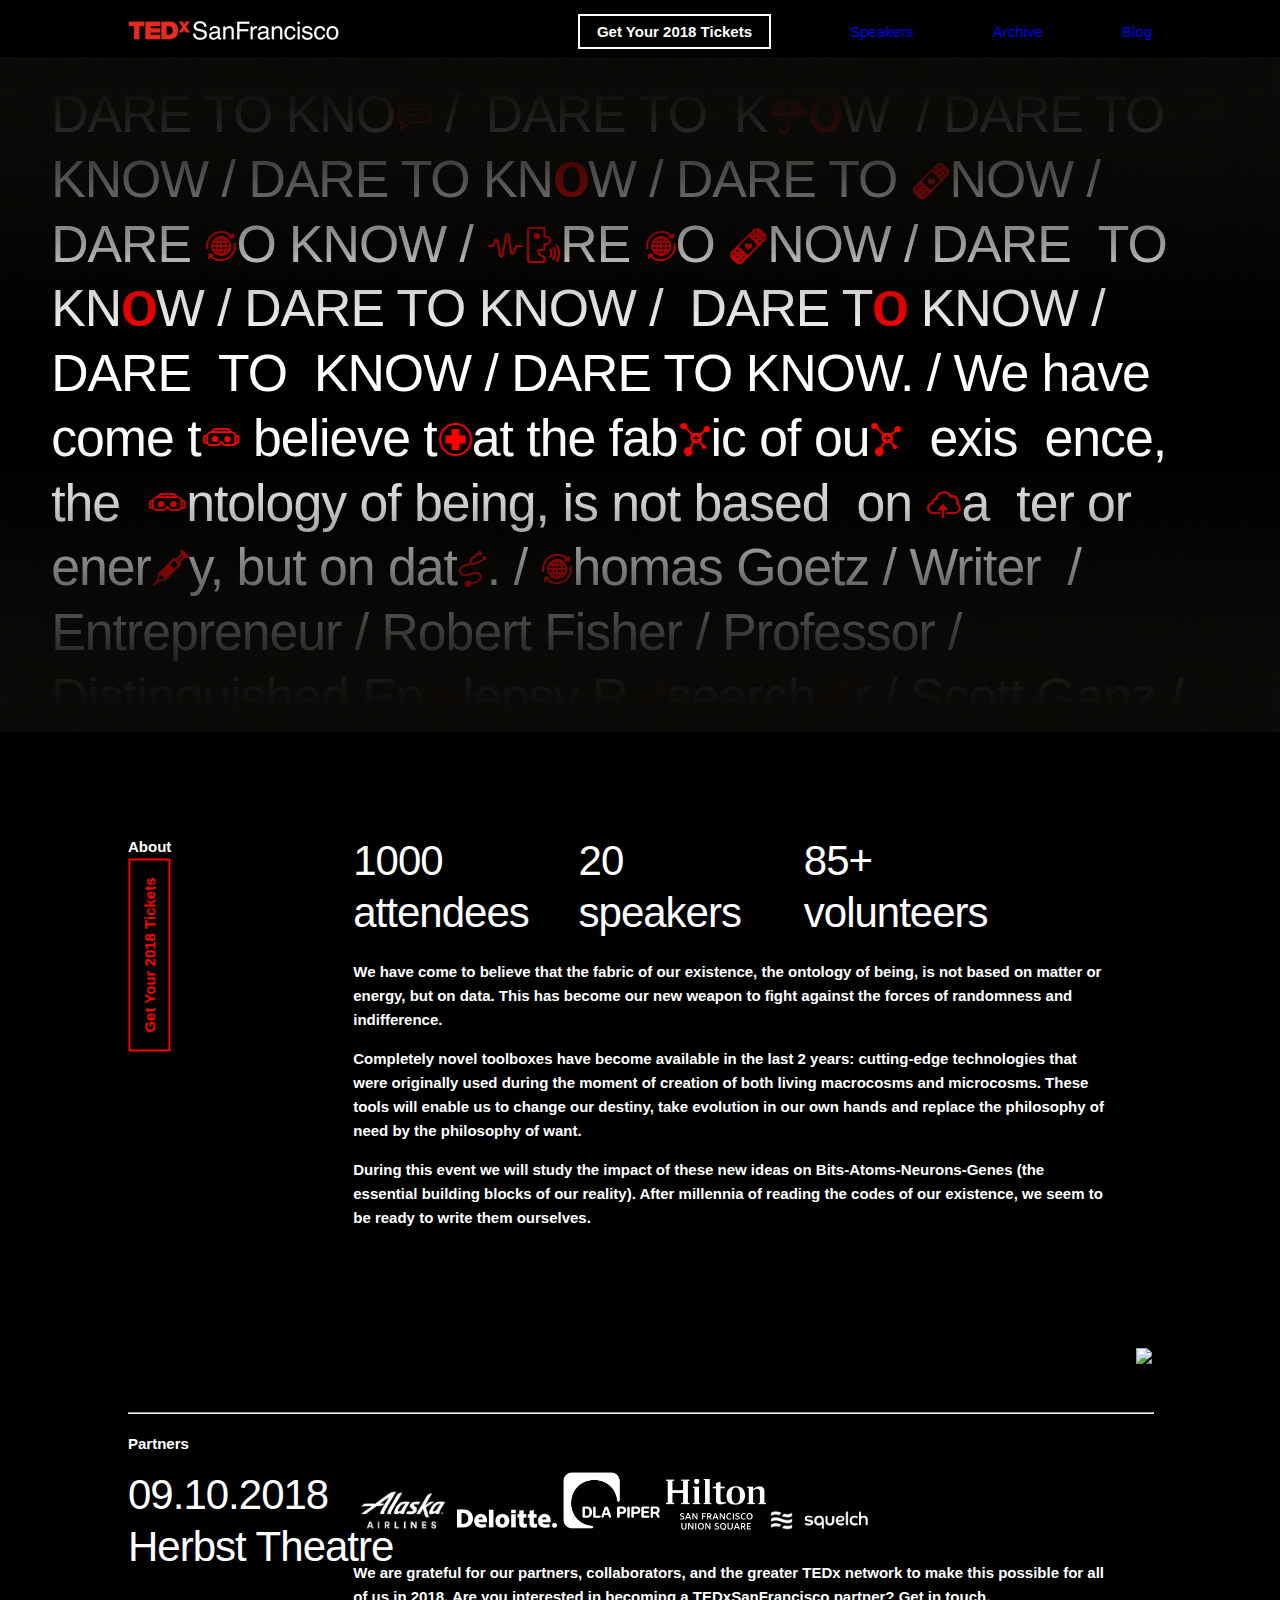
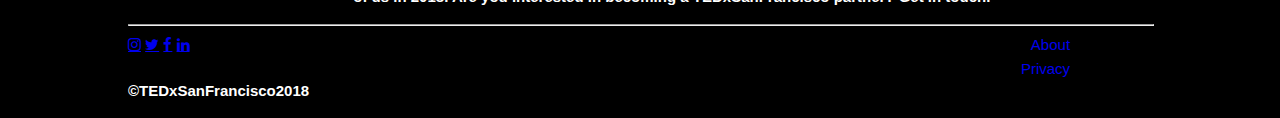
==== index.html @ 80f75a7f "Update blog links" ====
<!DOCTYPE html>
<html lang="en">
<head>

  <!-- Basic Page Needs
  –––––––––––––––––––––––––––––––––––––––––––––––––– -->
  <meta charset="utf-8">
  <title>TEDx San Fransisco</title>
  <meta name="description" content="">
  <meta name="author" content="">

  <!-- Mobile Specific Metas
  –––––––––––––––––––––––––––––––––––––––––––––––––– -->
  <meta name="viewport" content="width=device-width, initial-scale=1">

  <!-- FONT
  –––––––––––––––––––––––––––––––––––––––––––––––––– -->
  <link href="//fonts.googleapis.com/css?family=Raleway:400,300,600" rel="stylesheet" type="text/css">

  <!-- CSS
  –––––––––––––––––––––––––––––––––––––––––––––––––– -->
  <link rel="stylesheet" href="normalize.css">
  <link rel="stylesheet" href="skeleton.css">
  <link rel="stylesheet" href="https://cdnjs.cloudflare.com/ajax/libs/font-awesome/4.7.0/css/font-awesome.min.css">
  <link rel="stylesheet" href="/css/tedx2018.css">

  <!-- Favicon
  –––––––––––––––––––––––––––––––––––––––––––––––––– -->
  <link rel="icon" type="image/png" href="TEDxfavicon.png">

</head>
<body>

  <!-- Primary Page Layout
  –––––––––––––––––––––––––––––––––––––––––––––––––– -->
  <header class="container">
    <div style="margin-top: 1%">
      <a href="https://www.tedxsanfrancisco.com" style="text-decoration: none;"><img src="TedXsf.png" class="u-pull-left"></a>
      <div style="float: right; margin-top: 1%">
          <a href="https://www.eventbrite.com/e/tedxsanfrancisco-tickets-47002041371" class="ticketswhite" style="text-decoration: none;">Get Your 2018 Tickets</a>
          <a href="speakers.html" style="text-decoration: none; padding-left:5em">Speakers</a>
          <a href="https://www.youtube.com/channel/UCsnCSgmbPFLQumrkfNBY06Q" style="text-decoration: none; padding-left:5em">Archive</a>
          <a href="https://medium.com/@TEDxSanFrancisco" style="text-decoration: none; padding-left:5em">Blog</a>
      </div>
    </div>
  </header>



  <!-- why isn't this working like: https://codepen.io/bjornmeansbear/pen/jpeajg?editors=1000 -->
  <div class="gradient-wrapper">
    <div class="gradient"></div>
    <div class="gradient-inner scroller">
      <div class="pad">
        <h2 class="dingbatify">DARE TO KNOW / DARE TO KNOW / DARE TO KNOW / DARE TO KNOW / DARE TO KNOW / DARE TO KNOW. / We have come to believe that the fabric of our existence, the ontology of being, is not based on matter or energy, but on data. / Thomas Goetz / Writer / Entrepreneur / Robert Fisher / Professor /  Distinguished Epilepsy Researcher / Scott Ganz / Head of the Data & Research / Ted Goldstein / Computer Scientist/ Cancer Researcher / Jonathan Smith / Entrepreneur / Technologist / DARE TO KNOW / This has become our new weapon to fight against the forces of randomness and indifference. / Rodrigo Guiterez RSK / Entrepreneur / Investor / Olga Mark / Lawyer / Smart contract - Blockchain strategist / Rachel Thomas / Founder / Scientist / Laura Shin / Crypto - Blockchain Journalist / Walter De Brouwer / Entrepreneur / Investor / DARE TO KNOW / a translation of “Sapere Aude”, the battle cry for the Age of Enlightenment, during the 17th and 18th centuries.</h2>
      </div>
    </div>
  </div>



  <div class="container">
    <div class="row">
      <div class="three columns" style="margin-top:10%">
        <p>About</p>
        <a href="https://www.eventbrite.com/e/tedxsanfrancisco-tickets-47002041371" style="text-decoration: none;"><div class="ticketsred">Get Your 2018 Tickets</div></a>
      </div>
        <div class="three columns" style="margin-top:10%"><h2>1000 <br>attendees</h2>
      </div>
      <div class="three columns" style="margin-top:10%"><h2>20 <br>speakers</h2>
      </div>
      <div class="three columns" style="margin-top:10%"><h2>85+ <br>volunteers</h2>
      </div>
      <div class="offset-by-three columns nine columns">
        <p>
          We have come to believe that the fabric of our existence, the ontology of being, is not based on matter or energy, but on data. This has become our new weapon to fight against the forces of randomness and indifference.</p>
        <p>
          Completely novel toolboxes have become available in the last 2 years: cutting-edge technologies that were originally used during the moment of creation of both living macrocosms and microcosms. These tools will enable us to change our destiny, take evolution in our own hands and replace the philosophy of need by the philosophy of want.
        </p>
        <p>
          During this event we will study the impact of these new ideas on Bits-Atoms-Neurons-Genes (the essential building blocks of our reality). After millennia of reading the codes of our existence, we seem to be ready to write them ourselves.
        </p>
      </div>
       <div class="two column" style="margin-top:0; position:relative; height:0;"><h2 class="herbert" style="position: absolute;top: 224px;width: 300px;">09.10.2018
          Herbst Theatre</h2>
      </div>
       <div class="ten columns" style="margin-top:10%;margin-bottom:4%;float: right;text-align:  right;"><img src="https://picsum.photos/g/900/300"></div>
      <hr width="100%" align="center">
      <div class="three columns" style="margin-top:1%">
      <p>Partners</p>
      </div>
      <div class="offset-by-three columns nine columns">
          <img src="Alaska%20logo.png" style="width:100px;">
          <img src="Deloitte-logo.png" style="width:100px;">
          <img src="DLA%20logo.png" style="width:100px;">
          <img src="Hilton%20logo.png" style="width:100px;">
          <img src="Squelch-logo.png" style="width:100px;">
          <br><br>
      <p>We are grateful for our partners, collaborators, and the greater TEDx network to make this possible
for all of us in 2018. Are you interested in becoming a TEDxSanFrancisco partner? <a class="getintouch">Get in touch.</a></p>
      </div>
      <hr width="100%" align="center">
      <div class="four columns">
      <a href="https://www.instagram.com/tedxsanfrancisco/" class="fa fa-instagram"></a>
      <a href="https://twitter.com/TEDxSFbay" class="fa fa-twitter"></a>
      <a href="https://www.facebook.com/TEDxSF/" class="fa fa-facebook"></a>
      <a href="https://www.linkedin.com/m/login/" class="fa fa-linkedin"></a>
      <p style="margin-top:7%">©TEDxSanFrancisco2018</p>
      </div>
      <div class="six columns">
        <p></p>
      </div>
      <div class="two columns" align="right">
      <a href="about.html" style="text-decoration: none; padding-left:5em">About</a>
      <a href="privacy.html" style="text-decoration: none; padding-left:5em">Privacy</a>

      </div>

  </div>

<!-- End Document
  –––––––––––––––––––––––––––––––––––––––––––––––––– -->
  <script type="text/javascript" src="https://cdnjs.cloudflare.com/ajax/libs/jquery/3.3.1/jquery.js"></script>
  <script type="text/javascript" src="/js/tedx2018.js"></script>
</body>
</html>
---- skeleton.css ----
/*
* Skeleton V2.0.4
* Copyright 2014, Dave Gamache
* www.getskeleton.com
* Free to use under the MIT license.
* http://www.opensource.org/licenses/mit-license.php
* 12/29/2014
*/


/* Table of contents
––––––––––––––––––––––––––––––––––––––––––––––––––
- Grid
- Base Styles
- Typography
- Links
- Buttons
- Forms
- Lists
- Code
- Tables
- Spacing
- Utilities
- Clearing
- Media Queries
*/


/* Grid
–––––––––––––––––––––––––––––––––––––––––––––––––– */
.container {
  position: relative;
  width: 100%;
  max-width: 1080px;
  margin: 0 auto;
  padding: 0 20px;
  box-sizing: border-box; }
.column,
.columns {
  width: 100%;
  float: left;
  box-sizing: border-box; }

/* For devices larger than 400px */
@media (min-width: 400px) {
  .container {
    width: 85%;
    padding: 0; }
}

/* For devices larger than 550px */
@media (min-width: 550px) {
  .container {
    width: 80%; }
  .column,
  .columns {
    margin-left: 0; }
  .column:first-child,
  .columns:first-child {
    margin-left: 0; }

  .one.column,
  .one.columns                    { width: 4.66666666667%; }
  .two.columns                    { width: 13.3333333333%; }
  .three.columns                  { width: 22%;            }
  .four.columns                   { width: 30.6666666667%; }
  .five.columns                   { width: 39.3333333333%; }
  .six.columns                    { width: 48%;            }
  .seven.columns                  { width: 56.6666666667%; }
  .eight.columns                  { width: 65.3333333333%; }
  .nine.columns                   { width: 74.0%; margin-left: 4% }
  .ten.columns                    { width: 82.6666666667%; }
  .eleven.columns                 { width: 91.3333333333%; }
  .twelve.columns                 { width: 100%; margin-left: 0; }

  .one-third.column               { width: 30.6666666667%; }
  .two-thirds.column              { width: 65.3333333333%; }

  .one-half.column                { width: 48%; }

  /* Offsets */
  .offset-by-one.column,
  .offset-by-one.columns          { margin-left: 8.66666666667%; }
  .offset-by-two.column,
  .offset-by-two.columns          { margin-left: 17.3333333333%; }
  .offset-by-three.column,
  .offset-by-three.columns        { margin-left: 22%;            }
  .offset-by-four.column,
  .offset-by-four.columns         { margin-left: 34.6666666667%; }
  .offset-by-five.column,
  .offset-by-five.columns         { margin-left: 43.3333333333%; }
  .offset-by-six.column,
  .offset-by-six.columns          { margin-left: 52%;            }
  .offset-by-seven.column,
  .offset-by-seven.columns        { margin-left: 60.6666666667%; }
  .offset-by-eight.column,
  .offset-by-eight.columns        { margin-left: 69.3333333333%; }
  .offset-by-nine.column,
  .offset-by-nine.columns         { margin-left: 78.0%;          }
  .offset-by-ten.column,
  .offset-by-ten.columns          { margin-left: 86.6666666667%; }
  .offset-by-eleven.column,
  .offset-by-eleven.columns       { margin-left: 95.3333333333%; }

  .offset-by-one-third.column,
  .offset-by-one-third.columns    { margin-left: 34.6666666667%; }
  .offset-by-two-thirds.column,
  .offset-by-two-thirds.columns   { margin-left: 69.3333333333%; }

  .offset-by-one-half.column,
  .offset-by-one-half.columns     { margin-left: 52%; }

}


/* Base Styles
–––––––––––––––––––––––––––––––––––––––––––––––––– */
/* NOTE
html is set to 62.5% so that all the REM measurements throughout Skeleton
are based on 10px sizing. So basically 1.5rem = 15px :) */
html {
  font-size: 62.5%;
}
body {
  font-size: 1.5em; /* currently ems cause chrome bug misinterpreting rems on body element */
  line-height: 1.6;
  font-weight: 400;
  font-family: "HelveticaNeue", "Helvetica Neue", Helvetica, Arial, sans-serif;
  color: white; }


/* Typography
–––––––––––––––––––––––––––––––––––––––––––––––––– */
h1, h2, h3, h4, h5, h6 {
  margin-top: 0;
  margin-bottom: 2rem;
  font-weight: 300; }
h1 { font-size: 4.0rem; line-height: 1.2;  letter-spacing: -.1rem;}
h2 { font-size: 3.6rem; line-height: 1.25; letter-spacing: -.1rem; }
h3 { font-size: 3.0rem; line-height: 1.3;  letter-spacing: -.1rem; }
h4 { font-size: 2.4rem; line-height: 1.35; letter-spacing: -.08rem; }
h5 { font-size: 1.8rem; line-height: 1.5;  letter-spacing: -.05rem; }
h6 { font-size: 1.5rem; line-height: 1.6;  letter-spacing: 0; }

/* Larger than phablet */
@media (min-width: 550px) {
  h1 { font-size: 5.0rem; }
  h2 { font-size: 4.2rem; }
  h3 { font-size: 3.6rem; }
  h4 { font-size: 3.0rem; }
  h5 { font-size: 2.4rem; }
  h6 { font-size: 1.5rem; }
}

p {
  margin-top: 0;
  font-weight: bold;
}

.ticketsred {
    color: red;
    border: 2px solid red;
    padding: 7px;
    position: relative;
    top:60px;
    left: -75px;
    margin: 0;
    width: 175px;
    font-weight: bold;
    text-align: center;
    /* Safari */
    -webkit-transform: rotate(-90deg);
    /* Firefox */
    -moz-transform: rotate(-90deg);
    /* IE */
    -ms-transform: rotate(-90deg);
    /* Opera */
    -o-transform: rotate(-90deg);
    /* Internet Explorer */
    filter: progid:DXImageTransform.Microsoft.BasicImage(rotation=3);
}

.ticketsred:hover {
  background: red;
  color: white;
}

.ticketswhite {
    color: white;
    border: 2px solid white;
    padding-top: 7px;
    padding-right: 17px;
    padding-bottom: 7px;
    padding-left: 17px;
    font-weight: bold;
    text-align: center;
}

.ticketswhite:hover {
  background: red;
  color: white;
  border: 2px solid red;
  padding-top: 7px;
  padding-right: 17px;
  padding-bottom: 7px;
  padding-left: 17px;
}






.herbert {
    position: relative;
    top: 25px;
    width: 300px
}

@font-face {
  font-family: 'dingbats2';
  font-style: normal;
  font-weight: normal;
  src: url('TedX_SanFran_SpeakerDingbats-Regular.woff2') format('woff2');
}

.dingbat2 {
  font-family: 'dingbat2';
  font-size: inherit;
  text-rendering: auto;
  -webkit-font-smoothing: antialiased;
  -moz-osx-font-smoothing: grayscale;
  color:red;
  line-height:inherit;
  font-size:.9em;






/* Links
–––––––––––––––––––––––––––––––––––––––––––––––––– */
a {
  color: white;
  }
a:hover {
  color: red; }

.getintouch {
  color: red;
}

.getintouch:hover {
  color: white; }





.fa {

    font-size: 20px !important;
    width: 50px;
    text-decoration: none;
}




/* Buttons
–––––––––––––––––––––––––––––––––––––––––––––––––– */
.button,
button,
input[type="submit"],
input[type="reset"],
input[type="button"] {
  display: inline-block;
  height: 38px;
  padding: 0 30px;
  color: #555;
  text-align: center;
  font-size: 11px;
  font-weight: 600;
  line-height: 38px;
  letter-spacing: .1rem;
  text-transform: uppercase;
  text-decoration: none;
  white-space: nowrap;
  background-color: transparent;
  border-radius: 4px;
  border: 1px solid #bbb;
  cursor: pointer;
  box-sizing: border-box; }
.button:hover,
button:hover,
input[type="submit"]:hover,
input[type="reset"]:hover,
input[type="button"]:hover,
.button:focus,
button:focus,
input[type="submit"]:focus,
input[type="reset"]:focus,
input[type="button"]:focus {
  color: #333;
  border-color: #888;
  outline: 0; }
.button.button-primary,
button.button-primary,
input[type="submit"].button-primary,
input[type="reset"].button-primary,
input[type="button"].button-primary {
  color: #FFF;
  background-color: #33C3F0;
  border-color: #33C3F0; }
.button.button-primary:hover,
button.button-primary:hover,
input[type="submit"].button-primary:hover,
input[type="reset"].button-primary:hover,
input[type="button"].button-primary:hover,
.button.button-primary:focus,
button.button-primary:focus,
input[type="submit"].button-primary:focus,
input[type="reset"].button-primary:focus,
input[type="button"].button-primary:focus {
  color: #FFF;
  background-color: #1EAEDB;
  border-color: #1EAEDB; }


/* Forms
–––––––––––––––––––––––––––––––––––––––––––––––––– */
input[type="email"],
input[type="number"],
input[type="search"],
input[type="text"],
input[type="tel"],
input[type="url"],
input[type="password"],
textarea,
select {
  height: 38px;
  padding: 6px 10px; /* The 6px vertically centers text on FF, ignored by Webkit */
  background-color: black;
  border: 1px solid #D1D1D1;
  border-radius: 4px;
  box-shadow: none;
  box-sizing: border-box; }
/* Removes awkward default styles on some inputs for iOS */
input[type="email"],
input[type="number"],
input[type="search"],
input[type="text"],
input[type="tel"],
input[type="url"],
input[type="password"],
textarea {
  -webkit-appearance: none;
     -moz-appearance: none;
          appearance: none; }
textarea {
  min-height: 65px;
  padding-top: 6px;
  padding-bottom: 6px; }
input[type="email"]:focus,
input[type="number"]:focus,
input[type="search"]:focus,
input[type="text"]:focus,
input[type="tel"]:focus,
input[type="url"]:focus,
input[type="password"]:focus,
textarea:focus,
select:focus {
  border: 1px solid #33C3F0;
  outline: 0; }
label,
legend {
  display: block;
  margin-bottom: .5rem;
  font-weight: 600; }
fieldset {
  padding: 0;
  border-width: 0; }
input[type="checkbox"],
input[type="radio"] {
  display: inline; }
label > .label-body {
  display: inline-block;
  margin-left: .5rem;
  font-weight: normal; }


/* Lists
–––––––––––––––––––––––––––––––––––––––––––––––––– */
ul {
  list-style: circle inside; }
ol {
  list-style: decimal inside; }
ol, ul {
  padding-left: 0;
  margin-top: 0; }
ul ul,
ul ol,
ol ol,
ol ul {
  margin: 1.5rem 0 1.5rem 3rem;
  font-size: 90%; }
li {
  margin-bottom: 1rem; }


/* Code
–––––––––––––––––––––––––––––––––––––––––––––––––– */
code {
  padding: .2rem .5rem;
  margin: 0 .2rem;
  font-size: 90%;
  white-space: nowrap;
  background: #F1F1F1;
  border: 1px solid #E1E1E1;
  border-radius: 4px; }
pre > code {
  display: block;
  padding: 1rem 1.5rem;
  white-space: pre; }


/* Tables
–––––––––––––––––––––––––––––––––––––––––––––––––– */
th,
td {
  padding: 12px 15px;
  text-align: left;
  border-bottom: 1px solid #E1E1E1; }
th:first-child,
td:first-child {
  padding-left: 0; }
th:last-child,
td:last-child {
  padding-right: 0; }


/* Spacing
–––––––––––––––––––––––––––––––––––––––––––––––––– */
button,
.button {
  margin-bottom: 1rem; }
input,
textarea,
select,
fieldset {
  margin-bottom: 1.5rem; }
pre,
blockquote,
dl,
figure,
table,
p,
ul,
ol,
form {
  margin-bottom: 2.5rem; }


/* Utilities
–––––––––––––––––––––––––––––––––––––––––––––––––– */
.u-full-width {
  width: 100%;
  box-sizing: border-box; }
.u-max-full-width {
  max-width: 100%;
  box-sizing: border-box; }
.u-pull-right {
  float: right; }
.u-pull-left {
  float: left; }


/* Misc
–––––––––––––––––––––––––––––––––––––––––––––––––– */
hr {
  margin-top: 3rem;
  margin-bottom: 3.5rem;
  border-width: 0;
  border-top: 1px solid #E1E1E1; }


/* Clearing
–––––––––––––––––––––––––––––––––––––––––––––––––– */

/* Self Clearing Goodness */
.container:after,
.row:after,
.u-cf {
  content: "";
  display: table;
  clear: both; }


/* Media Queries
–––––––––––––––––––––––––––––––––––––––––––––––––– */
/*
Note: The best way to structure the use of media queries is to create the queries
near the relevant code. For example, if you wanted to change the styles for buttons
on small devices, paste the mobile query code up in the buttons section and style it
there.
*/


/* Larger than mobile */
@media (min-width: 400px) {}

/* Larger than phablet (also point when grid becomes active) */
@media (min-width: 550px) {}

/* Larger than tablet */
@media (min-width: 750px) {}

/* Larger than desktop */
@media (min-width: 1000px) {}

/* Larger than Desktop HD */
@media (min-width: 1200px) {}
---- css/tedx2018.css ----
@font-face {
  font-family: 'dingbats';
  font-style: normal;
  font-weight: normal;
  src: url('Tedxsanfrancisco_Speaker_Series.woff2') format('woff2');
}

@font-face {
  font-family: 'dingbats2';
  font-style: normal;
  font-weight: normal;
  src: url('TedX_SanFran_SpeakerDingbats-Regular.woff2') format('woff2');
}

.dingbat {
  font-family: 'dingbats';
  font-size: inherit;
  text-rendering: auto;
  -webkit-font-smoothing: antialiased;
  -moz-osx-font-smoothing: grayscale;
  color:red;
  line-height:inherit;
  font-size:.9em;
}

.dingbat2 {
  font-family: 'dingbat2';
  font-size: inherit;
  text-rendering: auto;
  -webkit-font-smoothing: antialiased;
  -moz-osx-font-smoothing: grayscale;
  color:red;
  line-height:inherit;
  font-size:.9em;
}

.pad {
  padding: 4vw;
}

h2.dingbatify {
  font-size: 5.75vh;
}

.no-style {
  margin: 0;
  padding:0;
  list-style: none;
}

.gradient {
  box-shadow:inset 0px 0px 400px rgba(0,0,0,1);
  background-image: url(gradientAttempt.png);
  background-position: center center;
  background-size: 100% 100%;
  position: absolute;
  height: 100%;
  width: 200%;
  margin-left: -50%;
  pointer-events: none;
  z-index: 2;
}

.gradient-wrapper {
  height: 75vh;
  width: 100%;
  position: relative;
  overflow: hidden;
}

.gradient-inner {
  height: 75vh;
  width: 100%;
  position: relative;
  z-index: 1;
}

.scroller {
  overflow:scroll;
}

.gradient-inner a {
	text-decoration: none;
	color:white;
}
.gradient-inner a:hover {
  color: red;
}
.gradient-inner a i {
  display: none;
	font-style: normal;
}
.gradient-inner a:hover i {
  display: inline;
}
.gradient-inner a img,
.speaker img {
  display: none;
  width:.8em;
  height:.8em;
}
.gradient-inner a:hover img,
.speaker h2:hover img {
	display: inline-block;
	vertical-align: middle;
	margin-bottom: .15em;
}

/** speaker stuff edited w/ html */

.speaker h2 {
	cursor: pointer;
}
.speaker h2:hover {
    color: red;
}
.speaker h2 span.info {
    display: none;
}
.speaker h2:hover span.info {
    display: inline;
}

.SpeakersList li {
  width: 100%;
  display: inline-block;
}
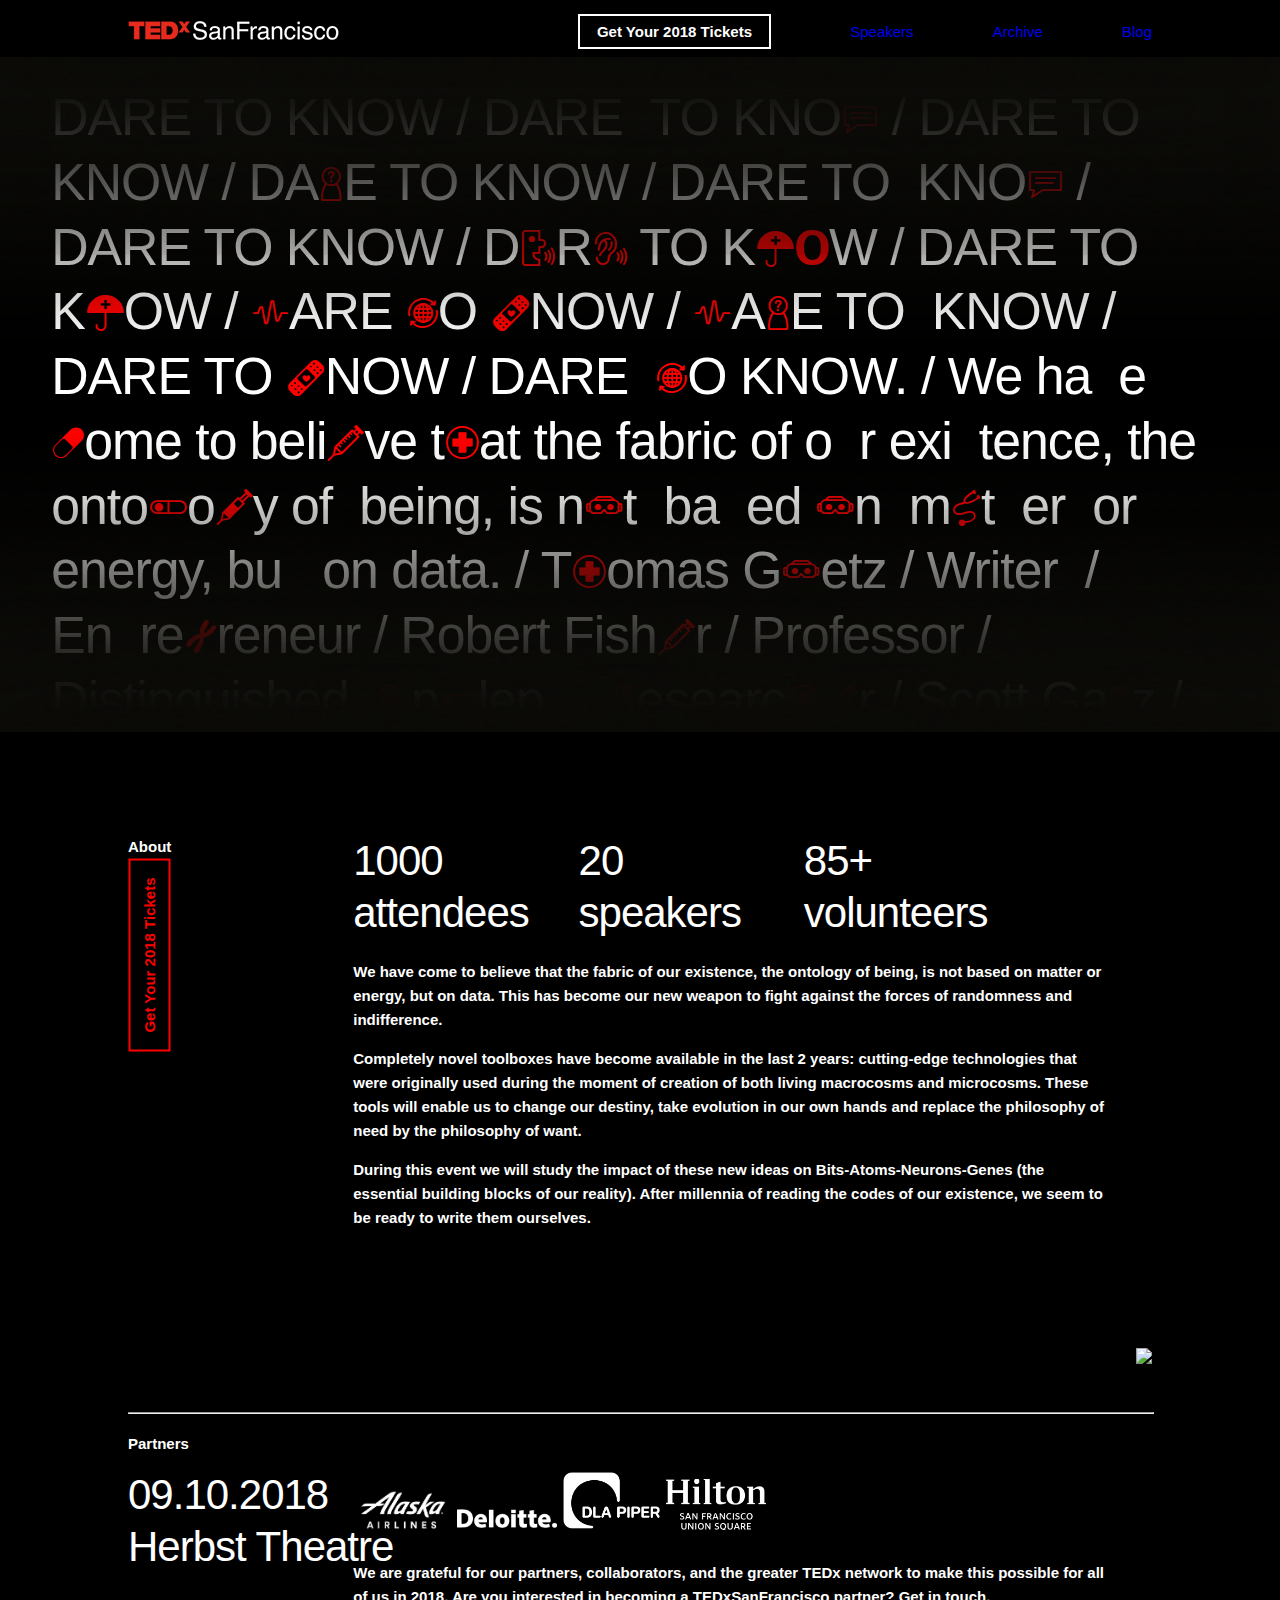
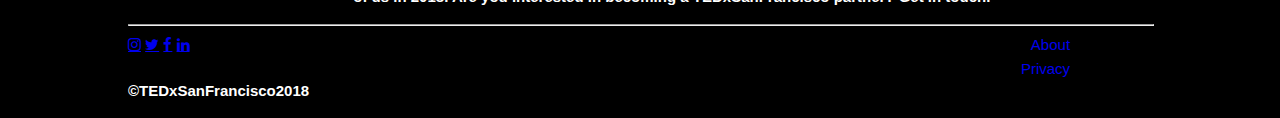
==== commit 0951bee2: "Remove squelsh partner logo" ====
--- a/index.html
+++ b/index.html
@@ -94,7 +94,6 @@
           <img src="Deloitte-logo.png" style="width:100px;">
           <img src="DLA%20logo.png" style="width:100px;">
           <img src="Hilton%20logo.png" style="width:100px;">
-          <img src="Squelch-logo.png" style="width:100px;">
           <br><br>
       <p>We are grateful for our partners, collaborators, and the greater TEDx network to make this possible
 for all of us in 2018. Are you interested in becoming a TEDxSanFrancisco partner? <a class="getintouch">Get in touch.</a></p>
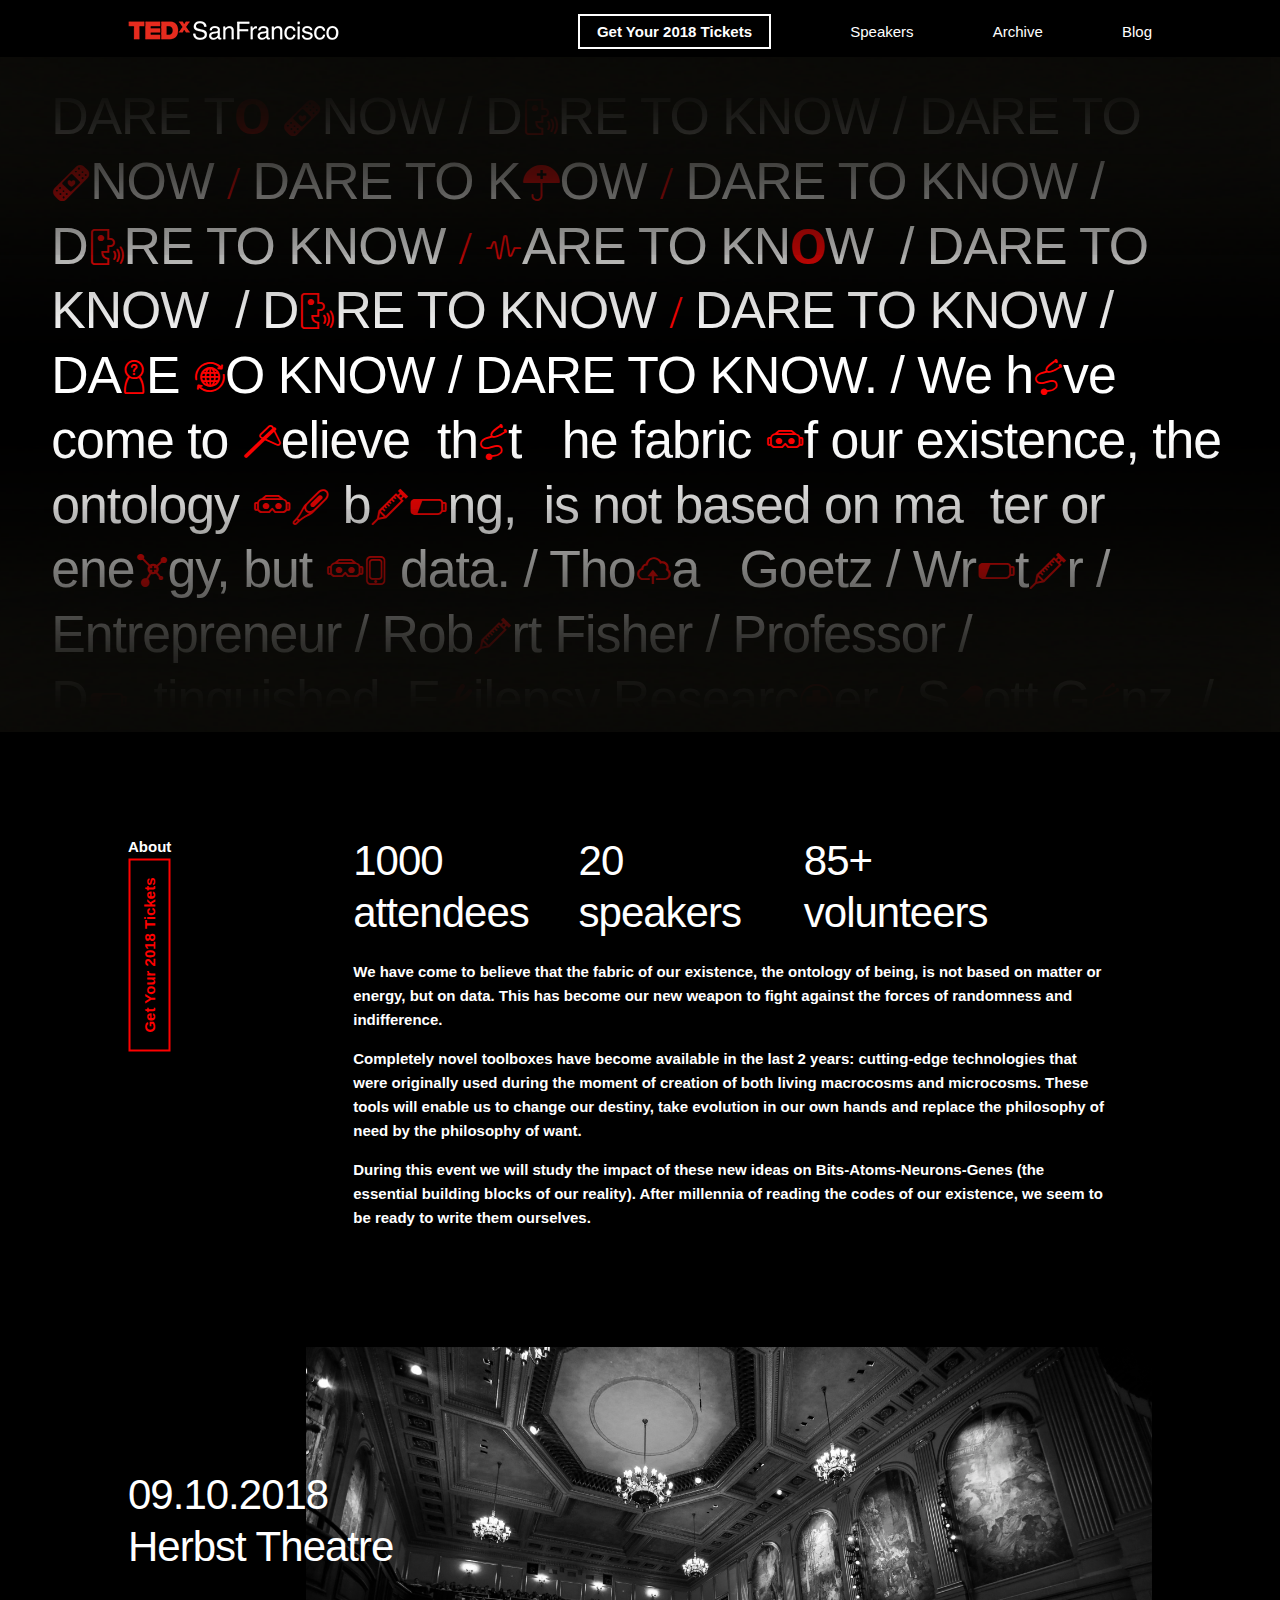
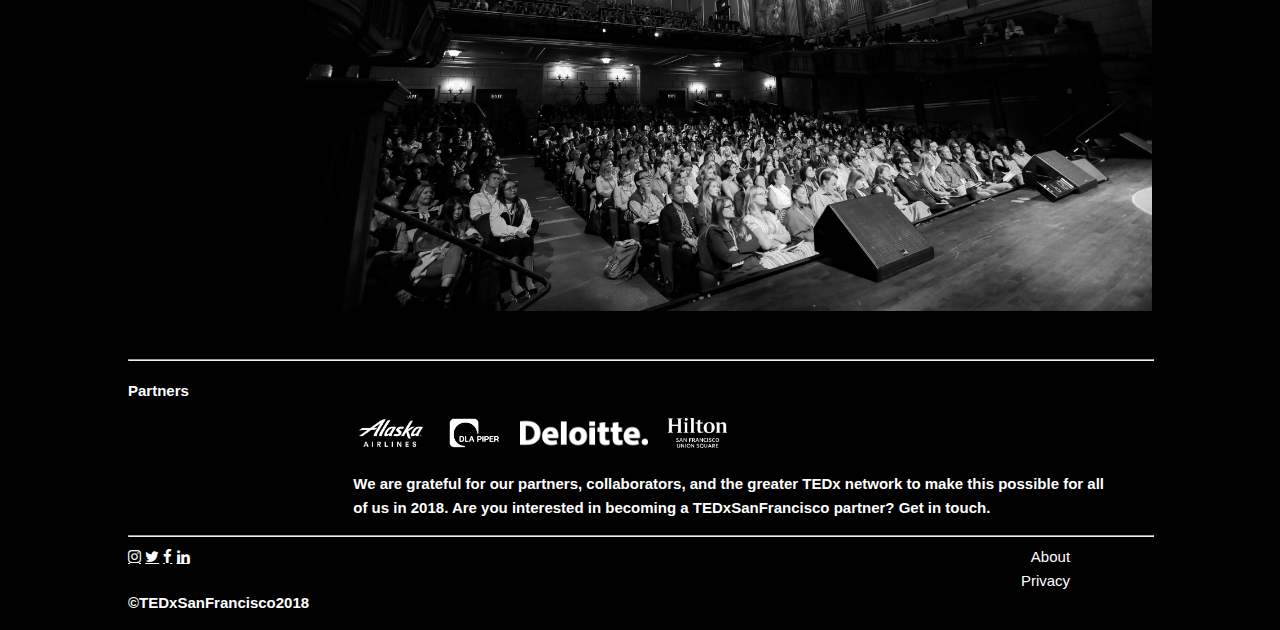
==== commit 4428fc94: "reorganize assets; make links white; update herbst theatre photo; open external links in new tabs; a" ====
--- a/index.html
+++ b/index.html
@@ -1,125 +1,179 @@
 <!DOCTYPE html>
 <html lang="en">
-<head>
 
-  <!-- Basic Page Needs
-  –––––––––––––––––––––––––––––––––––––––––––––––––– -->
-  <meta charset="utf-8">
-  <title>TEDx San Fransisco</title>
-  <meta name="description" content="">
-  <meta name="author" content="">
+  <head>
 
-  <!-- Mobile Specific Metas
-  –––––––––––––––––––––––––––––––––––––––––––––––––– -->
-  <meta name="viewport" content="width=device-width, initial-scale=1">
+    <!-- Basic Page Needs
+    –––––––––––––––––––––––––––––––––––––––––––––––––– -->
+    <meta charset="utf-8">
+    <title>TEDx San Fransisco</title>
+    <meta name="description" content="">
+    <meta name="author" content="">
 
-  <!-- FONT
-  –––––––––––––––––––––––––––––––––––––––––––––––––– -->
-  <link href="//fonts.googleapis.com/css?family=Raleway:400,300,600" rel="stylesheet" type="text/css">
+    <!-- Mobile Specific Metas
+    –––––––––––––––––––––––––––––––––––––––––––––––––– -->
+    <meta name="viewport" content="width=device-width, initial-scale=1">
 
-  <!-- CSS
-  –––––––––––––––––––––––––––––––––––––––––––––––––– -->
-  <link rel="stylesheet" href="normalize.css">
-  <link rel="stylesheet" href="skeleton.css">
-  <link rel="stylesheet" href="https://cdnjs.cloudflare.com/ajax/libs/font-awesome/4.7.0/css/font-awesome.min.css">
-  <link rel="stylesheet" href="/css/tedx2018.css">
+    <!-- FONT
+    –––––––––––––––––––––––––––––––––––––––––––––––––– -->
+    <link href="/fonts.googleapis.com/css?family=Raleway:400,300,600" rel="stylesheet" type="text/css">
 
-  <!-- Favicon
-  –––––––––––––––––––––––––––––––––––––––––––––––––– -->
-  <link rel="icon" type="image/png" href="TEDxfavicon.png">
+    <!-- CSS
+    –––––––––––––––––––––––––––––––––––––––––––––––––– -->
+    <link rel="stylesheet" href="./css/index.css">
+    <link rel="stylesheet" href="./css/normalize.css">
+    <link rel="stylesheet" href="./css/skeleton.css">
+    <link rel="stylesheet" href="https://cdnjs.cloudflare.com/ajax/libs/font-awesome/4.7.0/css/font-awesome.min.css">
+    <link rel="stylesheet" href="./css/tedx2018.css">
 
-</head>
-<body>
+    <!-- Favicon
+    –––––––––––––––––––––––––––––––––––––––––––––––––– -->
+    <link rel="icon" type="image/png" href="./assets/logos/TEDxfavicon.png">
 
-  <!-- Primary Page Layout
-  –––––––––––––––––––––––––––––––––––––––––––––––––– -->
-  <header class="container">
-    <div style="margin-top: 1%">
-      <a href="https://www.tedxsanfrancisco.com" style="text-decoration: none;"><img src="TedXsf.png" class="u-pull-left"></a>
-      <div style="float: right; margin-top: 1%">
-          <a href="https://www.eventbrite.com/e/tedxsanfrancisco-tickets-47002041371" class="ticketswhite" style="text-decoration: none;">Get Your 2018 Tickets</a>
-          <a href="speakers.html" style="text-decoration: none; padding-left:5em">Speakers</a>
-          <a href="https://www.youtube.com/channel/UCsnCSgmbPFLQumrkfNBY06Q" style="text-decoration: none; padding-left:5em">Archive</a>
-          <a href="https://medium.com/@TEDxSanFrancisco" style="text-decoration: none; padding-left:5em">Blog</a>
-      </div>
-    </div>
-  </header>
+  </head>
 
+  <body>
 
+    <!-- Primary Page Layout
+    –––––––––––––––––––––––––––––––––––––––––––––––––– -->
+    <header class="container">
 
-  <!-- why isn't this working like: https://codepen.io/bjornmeansbear/pen/jpeajg?editors=1000 -->
-  <div class="gradient-wrapper">
-    <div class="gradient"></div>
-    <div class="gradient-inner scroller">
-      <div class="pad">
-        <h2 class="dingbatify">DARE TO KNOW / DARE TO KNOW / DARE TO KNOW / DARE TO KNOW / DARE TO KNOW / DARE TO KNOW. / We have come to believe that the fabric of our existence, the ontology of being, is not based on matter or energy, but on data. / Thomas Goetz / Writer / Entrepreneur / Robert Fisher / Professor /  Distinguished Epilepsy Researcher / Scott Ganz / Head of the Data & Research / Ted Goldstein / Computer Scientist/ Cancer Researcher / Jonathan Smith / Entrepreneur / Technologist / DARE TO KNOW / This has become our new weapon to fight against the forces of randomness and indifference. / Rodrigo Guiterez RSK / Entrepreneur / Investor / Olga Mark / Lawyer / Smart contract - Blockchain strategist / Rachel Thomas / Founder / Scientist / Laura Shin / Crypto - Blockchain Journalist / Walter De Brouwer / Entrepreneur / Investor / DARE TO KNOW / a translation of “Sapere Aude”, the battle cry for the Age of Enlightenment, during the 17th and 18th centuries.</h2>
-      </div>
-    </div>
-  </div>
+      <div style="margin-top: 1%">
 
+        <a href="https://www.tedxsanfrancisco.com" style="text-decoration: none;"><img src="./assets/logos/TedXsf.png" class="u-pull-left"></a>
 
-
-  <div class="container">
-    <div class="row">
-      <div class="three columns" style="margin-top:10%">
-        <p>About</p>
-        <a href="https://www.eventbrite.com/e/tedxsanfrancisco-tickets-47002041371" style="text-decoration: none;"><div class="ticketsred">Get Your 2018 Tickets</div></a>
-      </div>
-        <div class="three columns" style="margin-top:10%"><h2>1000 <br>attendees</h2>
-      </div>
-      <div class="three columns" style="margin-top:10%"><h2>20 <br>speakers</h2>
-      </div>
-      <div class="three columns" style="margin-top:10%"><h2>85+ <br>volunteers</h2>
-      </div>
-      <div class="offset-by-three columns nine columns">
-        <p>
-          We have come to believe that the fabric of our existence, the ontology of being, is not based on matter or energy, but on data. This has become our new weapon to fight against the forces of randomness and indifference.</p>
-        <p>
-          Completely novel toolboxes have become available in the last 2 years: cutting-edge technologies that were originally used during the moment of creation of both living macrocosms and microcosms. These tools will enable us to change our destiny, take evolution in our own hands and replace the philosophy of need by the philosophy of want.
-        </p>
-        <p>
-          During this event we will study the impact of these new ideas on Bits-Atoms-Neurons-Genes (the essential building blocks of our reality). After millennia of reading the codes of our existence, we seem to be ready to write them ourselves.
-        </p>
-      </div>
-       <div class="two column" style="margin-top:0; position:relative; height:0;"><h2 class="herbert" style="position: absolute;top: 224px;width: 300px;">09.10.2018
-          Herbst Theatre</h2>
-      </div>
-       <div class="ten columns" style="margin-top:10%;margin-bottom:4%;float: right;text-align:  right;"><img src="https://picsum.photos/g/900/300"></div>
-      <hr width="100%" align="center">
-      <div class="three columns" style="margin-top:1%">
-      <p>Partners</p>
-      </div>
-      <div class="offset-by-three columns nine columns">
-          <img src="Alaska%20logo.png" style="width:100px;">
-          <img src="Deloitte-logo.png" style="width:100px;">
-          <img src="DLA%20logo.png" style="width:100px;">
-          <img src="Hilton%20logo.png" style="width:100px;">
-          <br><br>
-      <p>We are grateful for our partners, collaborators, and the greater TEDx network to make this possible
-for all of us in 2018. Are you interested in becoming a TEDxSanFrancisco partner? <a class="getintouch">Get in touch.</a></p>
-      </div>
-      <hr width="100%" align="center">
-      <div class="four columns">
-      <a href="https://www.instagram.com/tedxsanfrancisco/" class="fa fa-instagram"></a>
-      <a href="https://twitter.com/TEDxSFbay" class="fa fa-twitter"></a>
-      <a href="https://www.facebook.com/TEDxSF/" class="fa fa-facebook"></a>
-      <a href="https://www.linkedin.com/m/login/" class="fa fa-linkedin"></a>
-      <p style="margin-top:7%">©TEDxSanFrancisco2018</p>
-      </div>
-      <div class="six columns">
-        <p></p>
-      </div>
-      <div class="two columns" align="right">
-      <a href="about.html" style="text-decoration: none; padding-left:5em">About</a>
-      <a href="privacy.html" style="text-decoration: none; padding-left:5em">Privacy</a>
+        <div style="float: right; margin-top: 1%">
+            <a target="_blank" href="https://www.eventbrite.com/e/tedxsanfrancisco-tickets-47002041371" class="ticketswhite" style="text-decoration: none;">Get Your 2018 Tickets</a>
+            <a href="speakers.html" style="text-decoration: none; padding-left:5em">Speakers</a>
+            <a target="_blank" href="https://www.youtube.com/channel/UCsnCSgmbPFLQumrkfNBY06Q" style="text-decoration: none; padding-left:5em">Archive</a>
+            <a target="_blank" href="https://medium.com/@TEDxSanFrancisco" style="text-decoration: none; padding-left:5em">Blog</a>
+        </div>
 
       </div>
 
-  </div>
+    </header>
 
-<!-- End Document
-  –––––––––––––––––––––––––––––––––––––––––––––––––– -->
-  <script type="text/javascript" src="https://cdnjs.cloudflare.com/ajax/libs/jquery/3.3.1/jquery.js"></script>
-  <script type="text/javascript" src="/js/tedx2018.js"></script>
-</body>
+    <!-- why isn't this working like: https://codepen.io/bjornmeansbear/pen/jpeajg?editors=1000 -->
+    <div class="gradient-wrapper">
+
+      <div class="gradient"></div>
+
+      <div class="gradient-inner scroller">
+
+        <div class="pad">
+          <h2 class="dingbatify">DARE TO KNOW / DARE TO KNOW / DARE TO KNOW / DARE TO KNOW / DARE TO KNOW / DARE TO KNOW. / We have come to believe that the fabric of our existence, the ontology of being, is not based on matter or energy, but on data. / Thomas Goetz / Writer / Entrepreneur / Robert Fisher / Professor /  Distinguished Epilepsy Researcher / Scott Ganz / Head of the Data & Research / Ted Goldstein / Computer Scientist/ Cancer Researcher / Jonathan Smith / Entrepreneur / Technologist / DARE TO KNOW / This has become our new weapon to fight against the forces of randomness and indifference. / Rodrigo Guiterez RSK / Entrepreneur / Investor / Olga Mark / Lawyer / Smart contract - Blockchain strategist / Rachel Thomas / Founder / Scientist / Laura Shin / Crypto - Blockchain Journalist / Walter De Brouwer / Entrepreneur / Investor / DARE TO KNOW / a translation of “Sapere Aude”, the battle cry for the Age of Enlightenment, during the 17th and 18th centuries.</h2>
+        </div>
+
+      </div>
+
+    </div>
+
+    <div class="container">
+
+      <div class="row">
+
+        <div class="three columns" style="margin-top:10%">
+          <p>About</p>
+          <a href="https://www.eventbrite.com/e/tedxsanfrancisco-tickets-47002041371" style="text-decoration: none;"><div class="ticketsred">Get Your 2018 Tickets</div></a>
+        </div>
+
+        <div class="three columns" style="margin-top:10%"><h2>1000 <br>attendees</h2></div>
+        <div class="three columns" style="margin-top:10%"><h2>20 <br>speakers</h2></div>
+        <div class="three columns" style="margin-top:10%"><h2>85+ <br>volunteers</h2></div>
+
+        <div class="offset-by-three columns nine columns">
+
+          <p>
+            We have come to believe that the fabric of our existence, the ontology of being, is not based on matter or energy, but on data. This has become our new weapon to fight against the forces of randomness and indifference.
+          </p>
+
+          <p>
+            Completely novel toolboxes have become available in the last 2 years: cutting-edge technologies that were originally used during the moment of creation of both living macrocosms and microcosms. These tools will enable us to change our destiny, take evolution in our own hands and replace the philosophy of need by the philosophy of want.
+          </p>
+
+          <p>
+            During this event we will study the impact of these new ideas on Bits-Atoms-Neurons-Genes (the essential building blocks of our reality). After millennia of reading the codes of our existence, we seem to be ready to write them ourselves.
+          </p>
+
+        </div>
+
+        <div class="two column" style="margin-top:0; position:relative; height:0;">
+
+          <h2 class="herbert" style="position: absolute;top: 224px;width: 300px;">
+            09.10.2018
+            Herbst Theatre
+          </h2>
+
+        </div>
+
+        <div class="ten columns" style="margin-top:10%; margin-bottom:4%; float:right; text-align:right;">
+          <img style="max-width:100%" src="./assets/imgs/herbst_theatre.jpg">
+        </div>
+
+        <hr width="100%" align="center">
+
+        <div class="three columns" style="margin-top:1%">
+          <p>Partners</p>
+        </div>
+
+        <div class="offset-by-three columns nine columns">
+
+          <div class="logo-bar">
+
+            <div class="logo-container">
+              <img src="./assets/sponsor_partners/Alaska%20logo.png">
+            </div>
+
+            <div class="logo-container">
+              <img src="./assets/sponsor_partners/DLA%20logo.png">
+            </div>
+
+            <div class="logo-container">
+              <img src="./assets/sponsor_partners/Deloitte-logo.png">
+            </div>
+
+            <div class="logo-container">
+              <img src="./assets/sponsor_partners/Hilton%20logo.png">
+            </div>
+
+          </div>
+
+          <br>
+
+          <p>
+            We are grateful for our partners, collaborators, and the greater TEDx network to make this possible for all of us in 2018. Are you interested in becoming a TEDxSanFrancisco partner? <a class="getintouch">Get in touch.</a>
+          </p>
+
+        </div>
+
+        <hr width="100%" align="center">
+
+        <div class="four columns">
+          <a href="https://www.instagram.com/tedxsanfrancisco/" class="fa fa-instagram"></a>
+          <a href="https://twitter.com/TEDxSFbay" class="fa fa-twitter"></a>
+          <a href="https://www.facebook.com/TEDxSF/" class="fa fa-facebook"></a>
+          <a href="https://www.linkedin.com/m/login/" class="fa fa-linkedin"></a>
+          <p style="margin-top:7%">©TEDxSanFrancisco2018</p>
+        </div>
+
+        <div class="six columns">
+          <p></p>
+        </div>
+
+        <div class="two columns" align="right">
+          <a href="about.html" style="text-decoration: none; padding-left:5em">About</a>
+          <a href="privacy.html" style="text-decoration: none; padding-left:5em">Privacy</a>
+        </div>
+
+      </div>
+
+    </div>
+
+  <!-- End Document
+    –––––––––––––––––––––––––––––––––––––––––––––––––– -->
+    <script type="text/javascript" src="https://cdnjs.cloudflare.com/ajax/libs/jquery/3.3.1/jquery.js"></script>
+    <script type="text/javascript" src="./js/tedx2018.js"></script>
+
+  </body>
+
 </html>
--- a/css/index.css
+++ b/css/index.css
@@ -0,0 +1,20 @@
+.logo-bar {
+  display: flex;
+}
+
+.logo-container {
+  position: relative;
+  height: 30px;
+  margin-right: 20px;
+}
+
+.logo-container img {
+  position: relative;
+  height: 100%;
+  top: 50%;
+  transform: translateY(-50%);
+}
+
+.flex-container {
+  display: flex;
+}
--- a/css/skeleton.css
+++ b/css/skeleton.css
@@ -0,0 +1,522 @@
+/*
+* Skeleton V2.0.4
+* Copyright 2014, Dave Gamache
+* www.getskeleton.com
+* Free to use under the MIT license.
+* http://www.opensource.org/licenses/mit-license.php
+* 12/29/2014
+*/
+
+
+/* Table of contents
+––––––––––––––––––––––––––––––––––––––––––––––––––
+- Grid
+- Base Styles
+- Typography
+- Links
+- Buttons
+- Forms
+- Lists
+- Code
+- Tables
+- Spacing
+- Utilities
+- Clearing
+- Media Queries
+*/
+
+
+/* Grid
+–––––––––––––––––––––––––––––––––––––––––––––––––– */
+.container {
+  position: relative;
+  width: 100%;
+  max-width: 1080px;
+  margin: 0 auto;
+  padding: 0 20px;
+  box-sizing: border-box; }
+.column,
+.columns {
+  width: 100%;
+  float: left;
+  box-sizing: border-box; }
+
+/* For devices larger than 400px */
+@media (min-width: 400px) {
+  .container {
+    width: 85%;
+    padding: 0; }
+}
+
+/* For devices larger than 550px */
+@media (min-width: 550px) {
+  .container {
+    width: 80%; }
+  .column,
+  .columns {
+    margin-left: 0; }
+  .column:first-child,
+  .columns:first-child {
+    margin-left: 0; }
+
+  .one.column,
+  .one.columns                    { width: 4.66666666667%; }
+  .two.columns                    { width: 13.3333333333%; }
+  .three.columns                  { width: 22%;            }
+  .four.columns                   { width: 30.6666666667%; }
+  .five.columns                   { width: 39.3333333333%; }
+  .six.columns                    { width: 48%;            }
+  .seven.columns                  { width: 56.6666666667%; }
+  .eight.columns                  { width: 65.3333333333%; }
+  .nine.columns                   { width: 74.0%; margin-left: 4% }
+  .ten.columns                    { width: 82.6666666667%; }
+  .eleven.columns                 { width: 91.3333333333%; }
+  .twelve.columns                 { width: 100%; margin-left: 0; }
+
+  .one-third.column               { width: 30.6666666667%; }
+  .two-thirds.column              { width: 65.3333333333%; }
+
+  .one-half.column                { width: 48%; }
+
+  /* Offsets */
+  .offset-by-one.column,
+  .offset-by-one.columns          { margin-left: 8.66666666667%; }
+  .offset-by-two.column,
+  .offset-by-two.columns          { margin-left: 17.3333333333%; }
+  .offset-by-three.column,
+  .offset-by-three.columns        { margin-left: 22%;            }
+  .offset-by-four.column,
+  .offset-by-four.columns         { margin-left: 34.6666666667%; }
+  .offset-by-five.column,
+  .offset-by-five.columns         { margin-left: 43.3333333333%; }
+  .offset-by-six.column,
+  .offset-by-six.columns          { margin-left: 52%;            }
+  .offset-by-seven.column,
+  .offset-by-seven.columns        { margin-left: 60.6666666667%; }
+  .offset-by-eight.column,
+  .offset-by-eight.columns        { margin-left: 69.3333333333%; }
+  .offset-by-nine.column,
+  .offset-by-nine.columns         { margin-left: 78.0%;          }
+  .offset-by-ten.column,
+  .offset-by-ten.columns          { margin-left: 86.6666666667%; }
+  .offset-by-eleven.column,
+  .offset-by-eleven.columns       { margin-left: 95.3333333333%; }
+
+  .offset-by-one-third.column,
+  .offset-by-one-third.columns    { margin-left: 34.6666666667%; }
+  .offset-by-two-thirds.column,
+  .offset-by-two-thirds.columns   { margin-left: 69.3333333333%; }
+
+  .offset-by-one-half.column,
+  .offset-by-one-half.columns     { margin-left: 52%; }
+
+}
+
+
+/* Base Styles
+–––––––––––––––––––––––––––––––––––––––––––––––––– */
+/* NOTE
+html is set to 62.5% so that all the REM measurements throughout Skeleton
+are based on 10px sizing. So basically 1.5rem = 15px :) */
+html {
+  font-size: 62.5%;
+}
+body {
+  font-size: 1.5em; /* currently ems cause chrome bug misinterpreting rems on body element */
+  line-height: 1.6;
+  font-weight: 400;
+  font-family: "HelveticaNeue", "Helvetica Neue", Helvetica, Arial, sans-serif;
+  color: white; }
+
+
+/* Typography
+–––––––––––––––––––––––––––––––––––––––––––––––––– */
+h1, h2, h3, h4, h5, h6 {
+  margin-top: 0;
+  margin-bottom: 2rem;
+  font-weight: 300; }
+h1 { font-size: 4.0rem; line-height: 1.2;  letter-spacing: -.1rem;}
+h2 { font-size: 3.6rem; line-height: 1.25; letter-spacing: -.1rem; }
+h3 { font-size: 3.0rem; line-height: 1.3;  letter-spacing: -.1rem; }
+h4 { font-size: 2.4rem; line-height: 1.35; letter-spacing: -.08rem; }
+h5 { font-size: 1.8rem; line-height: 1.5;  letter-spacing: -.05rem; }
+h6 { font-size: 1.5rem; line-height: 1.6;  letter-spacing: 0; }
+
+/* Larger than phablet */
+@media (min-width: 550px) {
+  h1 { font-size: 5.0rem; }
+  h2 { font-size: 4.2rem; }
+  h3 { font-size: 3.6rem; }
+  h4 { font-size: 3.0rem; }
+  h5 { font-size: 2.4rem; }
+  h6 { font-size: 1.5rem; }
+}
+
+p {
+  margin-top: 0;
+  font-weight: bold;
+}
+
+a {
+    color: white;
+}
+
+.ticketsred {
+    color: red;
+    border: 2px solid red;
+    padding: 7px;
+    position: relative;
+    top:60px;
+    left: -75px;
+    margin: 0;
+    width: 175px;
+    font-weight: bold;
+    text-align: center;
+    /* Safari */
+    -webkit-transform: rotate(-90deg);
+    /* Firefox */
+    -moz-transform: rotate(-90deg);
+    /* IE */
+    -ms-transform: rotate(-90deg);
+    /* Opera */
+    -o-transform: rotate(-90deg);
+    /* Internet Explorer */
+    filter: progid:DXImageTransform.Microsoft.BasicImage(rotation=3);
+}
+
+.ticketsred:hover {
+  background: red;
+  color: white;
+}
+
+.ticketswhite {
+    color: white;
+    border: 2px solid white;
+    padding-top: 7px;
+    padding-right: 17px;
+    padding-bottom: 7px;
+    padding-left: 17px;
+    font-weight: bold;
+    text-align: center;
+}
+
+.ticketswhite:hover {
+  background: red;
+  color: white;
+  border: 2px solid red;
+  padding-top: 7px;
+  padding-right: 17px;
+  padding-bottom: 7px;
+  padding-left: 17px;
+}
+
+.herbert {
+    position: relative;
+    top: 25px;
+    width: 300px
+}
+
+@font-face {
+  font-family: 'dingbats2';
+  font-style: normal;
+  font-weight: normal;
+  src: url('../assets/fonts/speaker_dingbats.woff2') format('woff2');
+}
+
+.dingbat2 {
+  font-family: 'dingbat2';
+  font-size: inherit;
+  text-rendering: auto;
+  -webkit-font-smoothing: antialiased;
+  -moz-osx-font-smoothing: grayscale;
+  color:red;
+  line-height:inherit;
+  font-size:.9em;
+
+
+
+
+
+
+/* Links
+–––––––––––––––––––––––––––––––––––––––––––––––––– */
+a {
+  color: white;
+  }
+a:hover {
+  color: red; }
+
+.getintouch {
+  color: red;
+}
+
+.getintouch:hover {
+  color: white; }
+
+
+
+
+
+.fa {
+
+    font-size: 20px !important;
+    width: 50px;
+    text-decoration: none;
+}
+
+
+
+
+/* Buttons
+–––––––––––––––––––––––––––––––––––––––––––––––––– */
+.button,
+button,
+input[type="submit"],
+input[type="reset"],
+input[type="button"] {
+  display: inline-block;
+  height: 38px;
+  padding: 0 30px;
+  color: #555;
+  text-align: center;
+  font-size: 11px;
+  font-weight: 600;
+  line-height: 38px;
+  letter-spacing: .1rem;
+  text-transform: uppercase;
+  text-decoration: none;
+  white-space: nowrap;
+  background-color: transparent;
+  border-radius: 4px;
+  border: 1px solid #bbb;
+  cursor: pointer;
+  box-sizing: border-box; }
+.button:hover,
+button:hover,
+input[type="submit"]:hover,
+input[type="reset"]:hover,
+input[type="button"]:hover,
+.button:focus,
+button:focus,
+input[type="submit"]:focus,
+input[type="reset"]:focus,
+input[type="button"]:focus {
+  color: #333;
+  border-color: #888;
+  outline: 0; }
+.button.button-primary,
+button.button-primary,
+input[type="submit"].button-primary,
+input[type="reset"].button-primary,
+input[type="button"].button-primary {
+  color: #FFF;
+  background-color: #33C3F0;
+  border-color: #33C3F0; }
+.button.button-primary:hover,
+button.button-primary:hover,
+input[type="submit"].button-primary:hover,
+input[type="reset"].button-primary:hover,
+input[type="button"].button-primary:hover,
+.button.button-primary:focus,
+button.button-primary:focus,
+input[type="submit"].button-primary:focus,
+input[type="reset"].button-primary:focus,
+input[type="button"].button-primary:focus {
+  color: #FFF;
+  background-color: #1EAEDB;
+  border-color: #1EAEDB; }
+
+
+/* Forms
+–––––––––––––––––––––––––––––––––––––––––––––––––– */
+input[type="email"],
+input[type="number"],
+input[type="search"],
+input[type="text"],
+input[type="tel"],
+input[type="url"],
+input[type="password"],
+textarea,
+select {
+  height: 38px;
+  padding: 6px 10px; /* The 6px vertically centers text on FF, ignored by Webkit */
+  background-color: black;
+  border: 1px solid #D1D1D1;
+  border-radius: 4px;
+  box-shadow: none;
+  box-sizing: border-box; }
+/* Removes awkward default styles on some inputs for iOS */
+input[type="email"],
+input[type="number"],
+input[type="search"],
+input[type="text"],
+input[type="tel"],
+input[type="url"],
+input[type="password"],
+textarea {
+  -webkit-appearance: none;
+     -moz-appearance: none;
+          appearance: none; }
+textarea {
+  min-height: 65px;
+  padding-top: 6px;
+  padding-bottom: 6px; }
+input[type="email"]:focus,
+input[type="number"]:focus,
+input[type="search"]:focus,
+input[type="text"]:focus,
+input[type="tel"]:focus,
+input[type="url"]:focus,
+input[type="password"]:focus,
+textarea:focus,
+select:focus {
+  border: 1px solid #33C3F0;
+  outline: 0; }
+label,
+legend {
+  display: block;
+  margin-bottom: .5rem;
+  font-weight: 600; }
+fieldset {
+  padding: 0;
+  border-width: 0; }
+input[type="checkbox"],
+input[type="radio"] {
+  display: inline; }
+label > .label-body {
+  display: inline-block;
+  margin-left: .5rem;
+  font-weight: normal; }
+
+
+/* Lists
+–––––––––––––––––––––––––––––––––––––––––––––––––– */
+ul {
+  list-style: circle inside; }
+ol {
+  list-style: decimal inside; }
+ol, ul {
+  padding-left: 0;
+  margin-top: 0; }
+ul ul,
+ul ol,
+ol ol,
+ol ul {
+  margin: 1.5rem 0 1.5rem 3rem;
+  font-size: 90%; }
+li {
+  margin-bottom: 1rem; }
+
+
+/* Code
+–––––––––––––––––––––––––––––––––––––––––––––––––– */
+code {
+  padding: .2rem .5rem;
+  margin: 0 .2rem;
+  font-size: 90%;
+  white-space: nowrap;
+  background: #F1F1F1;
+  border: 1px solid #E1E1E1;
+  border-radius: 4px; }
+pre > code {
+  display: block;
+  padding: 1rem 1.5rem;
+  white-space: pre; }
+
+
+/* Tables
+–––––––––––––––––––––––––––––––––––––––––––––––––– */
+th,
+td {
+  padding: 12px 15px;
+  text-align: left;
+  border-bottom: 1px solid #E1E1E1; }
+th:first-child,
+td:first-child {
+  padding-left: 0; }
+th:last-child,
+td:last-child {
+  padding-right: 0; }
+
+
+/* Spacing
+–––––––––––––––––––––––––––––––––––––––––––––––––– */
+button,
+.button {
+  margin-bottom: 1rem; }
+input,
+textarea,
+select,
+fieldset {
+  margin-bottom: 1.5rem; }
+pre,
+blockquote,
+dl,
+figure,
+table,
+p,
+ul,
+ol,
+form {
+  margin-bottom: 2.5rem; }
+
+
+/* Utilities
+–––––––––––––––––––––––––––––––––––––––––––––––––– */
+.u-full-width {
+  width: 100%;
+  box-sizing: border-box; }
+.u-max-full-width {
+  max-width: 100%;
+  box-sizing: border-box; }
+.u-pull-right {
+  float: right; }
+.u-pull-left {
+  float: left; }
+
+
+/* Misc
+–––––––––––––––––––––––––––––––––––––––––––––––––– */
+hr {
+  margin-top: 3rem;
+  margin-bottom: 3.5rem;
+  border-width: 0;
+  border-top: 1px solid #E1E1E1; }
+
+
+/* Clearing
+–––––––––––––––––––––––––––––––––––––––––––––––––– */
+
+/* Self Clearing Goodness */
+.container:after,
+.row:after,
+.u-cf {
+  content: "";
+  display: table;
+  clear: both; }
+
+
+/* Media Queries
+–––––––––––––––––––––––––––––––––––––––––––––––––– */
+/*
+Note: The best way to structure the use of media queries is to create the queries
+near the relevant code. For example, if you wanted to change the styles for buttons
+on small devices, paste the mobile query code up in the buttons section and style it
+there.
+*/
+
+
+/* Larger than mobile */
+@media (min-width: 400px) {}
+
+/* Larger than phablet (also point when grid becomes active) */
+@media (min-width: 550px) {}
+
+/* Larger than tablet */
+@media (min-width: 750px) {}
+
+/* Larger than desktop */
+@media (min-width: 1000px) {}
+
+/* Larger than Desktop HD */
+@media (min-width: 1200px) {}
--- a/css/tedx2018.css
+++ b/css/tedx2018.css
@@ -2,14 +2,14 @@
   font-family: 'dingbats';
   font-style: normal;
   font-weight: normal;
-  src: url('Tedxsanfrancisco_Speaker_Series.woff2') format('woff2');
+  src: url('../assets/fonts/speaker_series.woff2') format('woff2');
 }
 
 @font-face {
   font-family: 'dingbats2';
   font-style: normal;
   font-weight: normal;
-  src: url('TedX_SanFran_SpeakerDingbats-Regular.woff2') format('woff2');
+  src: url('../assets/fonts/speaker_dingbats_regular.woff2') format('woff2');
 }
 
 .dingbat {
@@ -124,4 +124,4 @@
 .SpeakersList li {
   width: 100%;
   display: inline-block;
-}+}
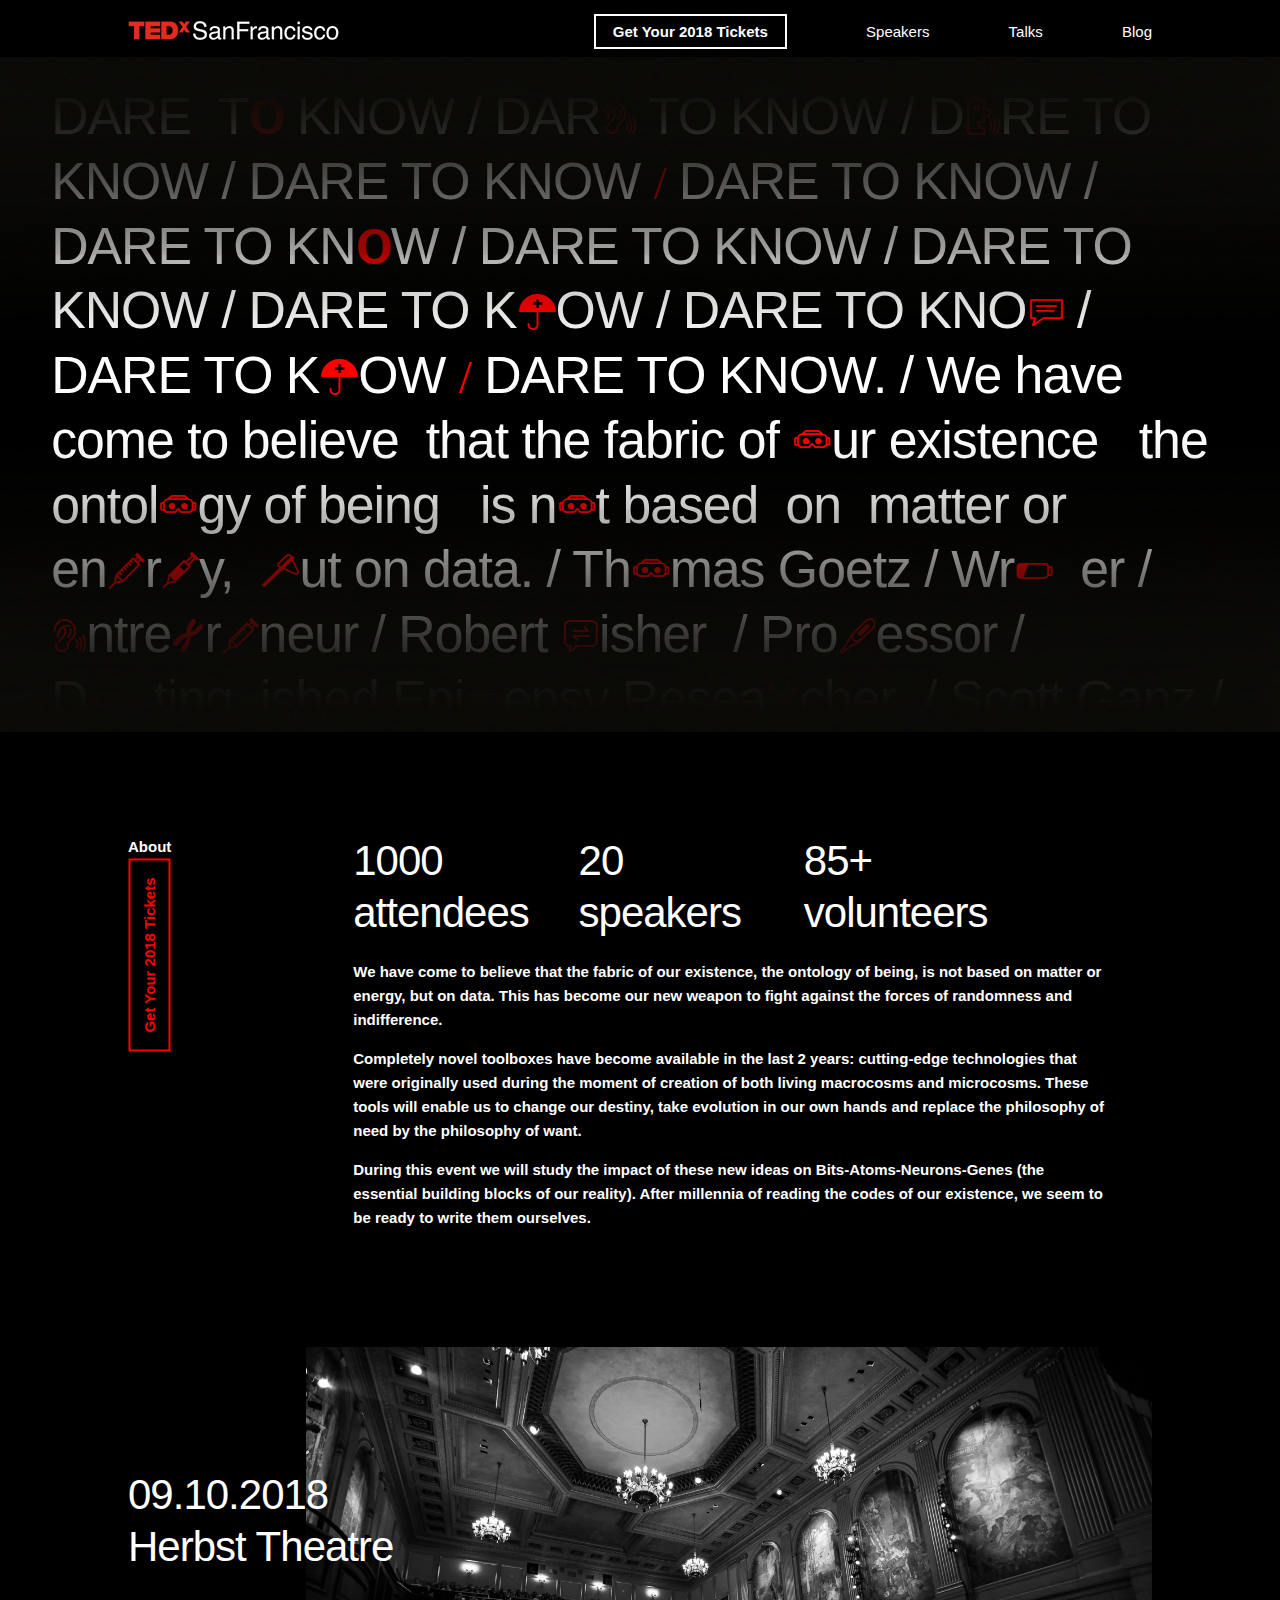
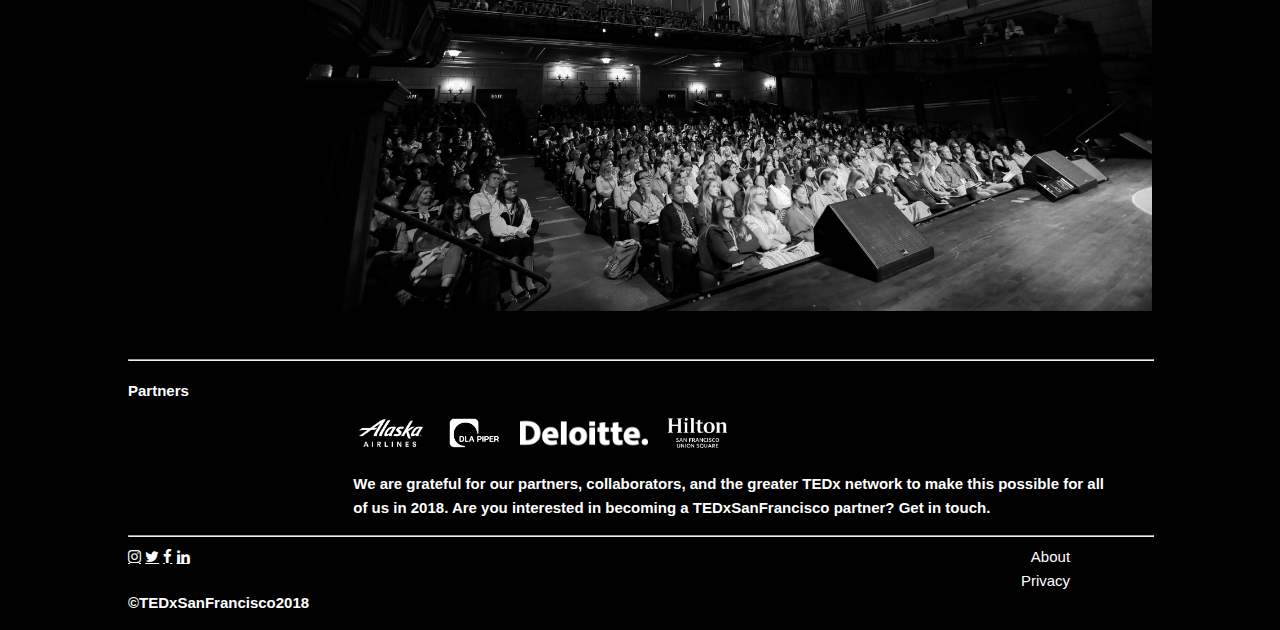
==== commit acce7568: "Changing archive to talks" ====
--- a/index.html
+++ b/index.html
@@ -45,7 +45,7 @@
         <div style="float: right; margin-top: 1%">
             <a target="_blank" href="https://www.eventbrite.com/e/tedxsanfrancisco-tickets-47002041371" class="ticketswhite" style="text-decoration: none;">Get Your 2018 Tickets</a>
             <a href="speakers.html" style="text-decoration: none; padding-left:5em">Speakers</a>
-            <a target="_blank" href="https://www.youtube.com/channel/UCsnCSgmbPFLQumrkfNBY06Q" style="text-decoration: none; padding-left:5em">Archive</a>
+            <a target="_blank" href="https://www.youtube.com/channel/UCsnCSgmbPFLQumrkfNBY06Q" style="text-decoration: none; padding-left:5em">Talks</a>
             <a target="_blank" href="https://medium.com/@TEDxSanFrancisco" style="text-decoration: none; padding-left:5em">Blog</a>
         </div>
 
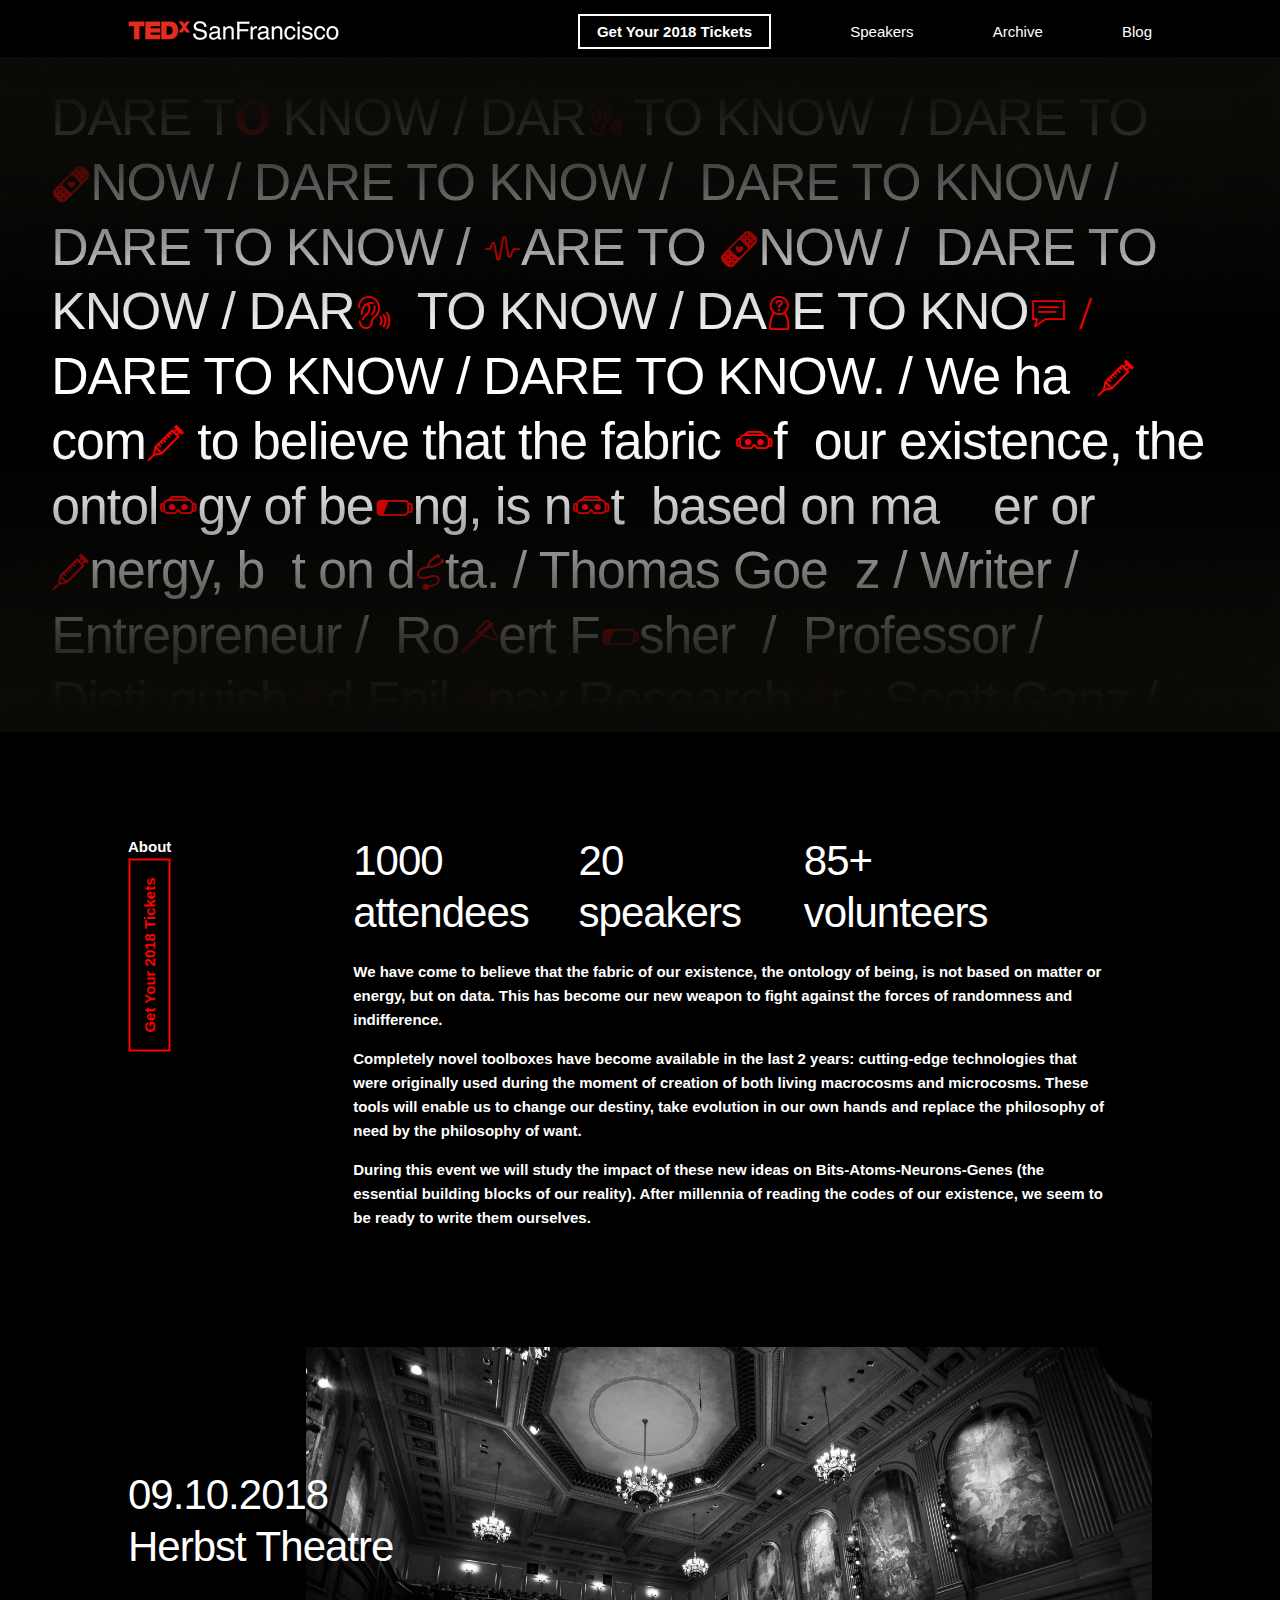
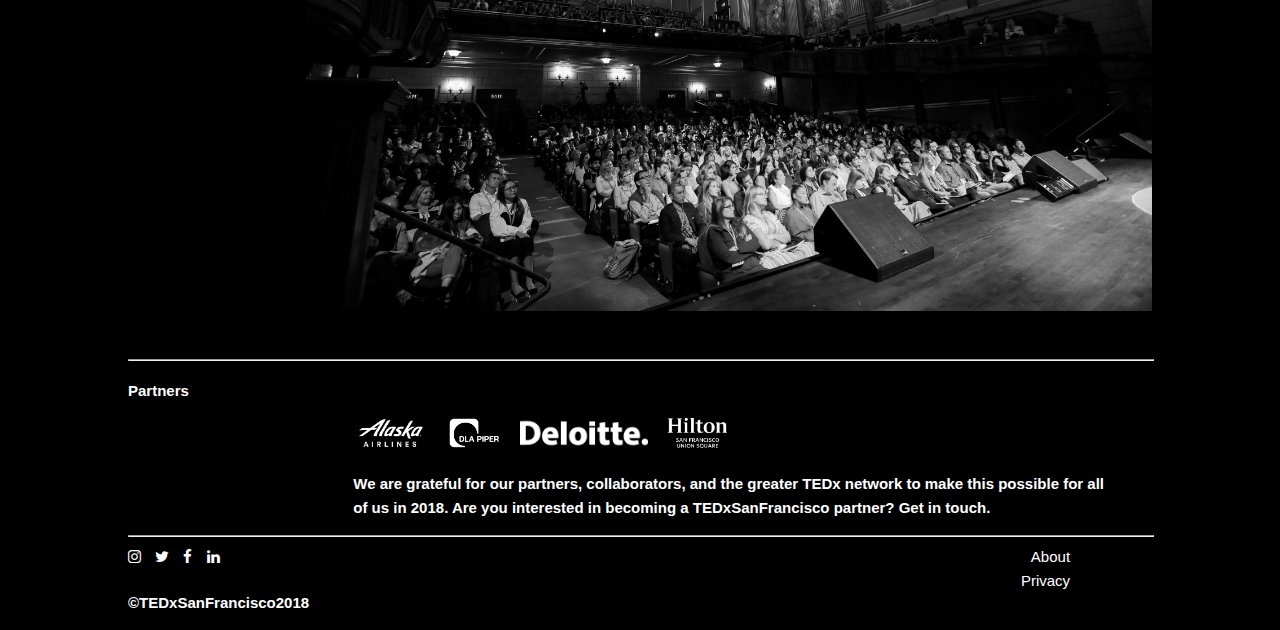
==== commit d2bc94e1: "Optimizations for mobile homepage" ====
--- a/index.html
+++ b/index.html
@@ -41,11 +41,12 @@
       <div style="margin-top: 1%">
 
         <a href="https://www.tedxsanfrancisco.com" style="text-decoration: none;"><img src="./assets/logos/TedXsf.png" class="u-pull-left"></a>
-
-        <div style="float: right; margin-top: 1%">
+        <!-- mobile nav menu-->
+        <span style="font-size:30px;cursor:pointer;float: right;" class="mobile" onclick="openHamburger()">&#9776; </span>
+        <div style="float: right; margin-top: 1%" class="notMobile">
             <a target="_blank" href="https://www.eventbrite.com/e/tedxsanfrancisco-tickets-47002041371" class="ticketswhite" style="text-decoration: none;">Get Your 2018 Tickets</a>
             <a href="speakers.html" style="text-decoration: none; padding-left:5em">Speakers</a>
-            <a target="_blank" href="https://www.youtube.com/channel/UCsnCSgmbPFLQumrkfNBY06Q" style="text-decoration: none; padding-left:5em">Talks</a>
+            <a target="_blank" href="https://www.youtube.com/channel/UCsnCSgmbPFLQumrkfNBY06Q" style="text-decoration: none; padding-left:5em">Archive</a>
             <a target="_blank" href="https://medium.com/@TEDxSanFrancisco" style="text-decoration: none; padding-left:5em">Blog</a>
         </div>
 
@@ -53,8 +54,23 @@
 
     </header>
 
+    <!-- hamburger menu-->
+    <div id="hamburgermenu" class="hamburger mobile">
+      <div class="header">
+        <a href="https://www.tedxsanfrancisco.com"><img src="./assets/logos/TedXsf.png" class="u-pull-left logo"></a>
+        <a href="javascript:void(0)" class="closebtn" onclick="closeNav()">&times;</a>
+      </div>
+        <div class="menuItemContainer">
+        <a href="index.html"><h1>Home</h1></a>
+        <a href="speakers.html"><h1>Speakers</h1></a>
+        <a target="_blank" href="https://www.youtube.com/channel/UCsnCSgmbPFLQumrkfNBY06Q"><h1>Talks</h1></a>
+        <a target="_blank" href="https://medium.com/@TEDxSanFrancisco"><h1>Blog</h1></a>
+      </div>
+      <a target="_blank" href="https://www.eventbrite.com/e/tedxsanfrancisco-tickets-47002041371" class="ticketswhite" style="text-decoration: none; align-self: flex-start">Get Your 2018 Tickets</a>
+    </div>
+
     <!-- why isn't this working like: https://codepen.io/bjornmeansbear/pen/jpeajg?editors=1000 -->
-    <div class="gradient-wrapper">
+    <div class="gradient-wrapper" id="gradient">
 
       <div class="gradient"></div>
 
@@ -72,14 +88,26 @@
 
       <div class="row">
 
-        <div class="three columns" style="margin-top:10%">
+        <div class="three columns notMobile" style="margin-top:10%">
           <p>About</p>
           <a href="https://www.eventbrite.com/e/tedxsanfrancisco-tickets-47002041371" style="text-decoration: none;"><div class="ticketsred">Get Your 2018 Tickets</div></a>
         </div>
 
-        <div class="three columns" style="margin-top:10%"><h2>1000 <br>attendees</h2></div>
-        <div class="three columns" style="margin-top:10%"><h2>20 <br>speakers</h2></div>
-        <div class="three columns" style="margin-top:10%"><h2>85+ <br>volunteers</h2></div>
+        <div class="mobile" style="margin-top:10%;  ">
+          <a target="_blank" href="https://www.eventbrite.com/e/tedxsanfrancisco-tickets-47002041371" class="ticketswhite" style="text-decoration: none; align-self: center">Get Your 2018 Tickets</a>
+        </div>
+
+        <div class="notMobile">
+            <div class="three columns" style="margin-top:10%"><h2>1000 <br>attendees</h2></div>
+            <div class="three columns" style="margin-top:10%"><h2>20 <br>speakers</h2></div>
+            <div class="three columns" style="margin-top:10%"><h2>85+ <br>volunteers</h2></div>
+      </div>
+
+      <div class="mobile  eventContainer">
+      <div class="eventMember" style="margin-top:10%; margin-bottom: 10%"><span class="eventMemberCount">1000</span><span class="eventMemberDescription">attendees</span></div>
+      <div class="  eventMember" style="margin-top:10%; margin-bottom: 10%"><span class="eventMemberCount">20</span><span class="eventMemberDescription">speakers</span></div>
+      <div class="eventMember" style="margin-top:10%; margin-bottom: 10%"><span class="eventMemberCount">85+</span><span class="eventMemberDescription">volunteers</span></div>
+    </div>
 
         <div class="offset-by-three columns nine columns">
 
@@ -92,25 +120,28 @@
           </p>
 
           <p>
-            During this event we will study the impact of these new ideas on Bits-Atoms-Neurons-Genes (the essential building blocks of our reality). After millennia of reading the codes of our existence, we seem to be ready to write them ourselves.
-          </p>
-
-        </div>
-
+             During this event we will study the impact of these new ideas on Bits-Atoms-Neurons-Genes (the essential building blocks
+            of our reality). After millennia of reading the codes of our existence, we seem to be ready to write them ourselves.
+            </p>
+
+            <!-- empty space for mobile-->
+            <div width=100%" class="mobile" style="height: 30px; "></div>
+
+        </div>
+
+     
         <div class="two column" style="margin-top:0; position:relative; height:0;">
-
-          <h2 class="herbert" style="position: absolute;top: 224px;width: 300px;">
+          <h2 class="herbert">
             09.10.2018
             Herbst Theatre
           </h2>
-
         </div>
 
         <div class="ten columns" style="margin-top:10%; margin-bottom:4%; float:right; text-align:right;">
           <img style="max-width:100%" src="./assets/imgs/herbst_theatre.jpg">
         </div>
 
-        <hr width="100%" align="center">
+        <hr width="100%" class="notMobile" align="center">
 
         <div class="three columns" style="margin-top:1%">
           <p>Partners</p>
@@ -146,16 +177,18 @@
 
         </div>
 
-        <hr width="100%" align="center">
+        <hr width="100%" align="center" class="notMobile">
 
         <div class="four columns">
-          <a href="https://www.instagram.com/tedxsanfrancisco/" class="fa fa-instagram"></a>
-          <a href="https://twitter.com/TEDxSFbay" class="fa fa-twitter"></a>
-          <a href="https://www.facebook.com/TEDxSF/" class="fa fa-facebook"></a>
-          <a href="https://www.linkedin.com/m/login/" class="fa fa-linkedin"></a>
+          <div class="social-media">
+          <a target="_blank"href="https://www.instagram.com/tedxsanfrancisco/" style="text-decoration: none; margin-right: 10px" class="fa fa-instagram"></a>
+          <a  target="_blank" href="https://twitter.com/TEDxSFbay" style="text-decoration: none; margin-right: 10px" class="fa fa-twitter"></a>
+          <a target="_blank" href="https://www.facebook.com/TEDxSF/" style="text-decoration: none; margin-right: 10px" class="fa fa-facebook"></a>
+          <a target="_blank" href="https://www.linkedin.com/m/login/" style="text-decoration: none; margin-right: 10px" class="fa fa-linkedin"></a>
+        </div>
           <p style="margin-top:7%">©TEDxSanFrancisco2018</p>
-        </div>
-
+        </div>       
+        
         <div class="six columns">
           <p></p>
         </div>
--- a/css/index.css
+++ b/css/index.css
@@ -6,6 +6,14 @@
   position: relative;
   height: 30px;
   margin-right: 20px;
+}
+
+@media(max-width: 480px) {
+  .logo-container {
+    position: relative;
+    height: 30px;
+      margin-right: 10px;
+  }
 }
 
 .logo-container img {
@@ -17,4 +25,4 @@
 
 .flex-container {
   display: flex;
-}
+}--- a/css/skeleton.css
+++ b/css/skeleton.css
@@ -46,6 +46,15 @@
   .container {
     width: 85%;
     padding: 0; }
+}
+
+@media(max-width: 480px) {
+  .four.columns                   { width: 100%; }
+  .three.columns                  { width: 30%;  }
+  p {
+    margin-top: 0;
+    font-weight: normal;
+  }
 }
 
 /* For devices larger than 550px */
@@ -150,13 +159,11 @@
   h4 { font-size: 3.0rem; }
   h5 { font-size: 2.4rem; }
   h6 { font-size: 1.5rem; }
-}
-
-p {
-  margin-top: 0;
-  font-weight: bold;
-}
-
+  p {
+    margin-top: 0;
+    font-weight: bold;
+  }
+}
 a {
     color: white;
 }
@@ -180,6 +187,7 @@
     -ms-transform: rotate(-90deg);
     /* Opera */
     -o-transform: rotate(-90deg);
+    
     /* Internet Explorer */
     filter: progid:DXImageTransform.Microsoft.BasicImage(rotation=3);
 }
@@ -200,6 +208,18 @@
     text-align: center;
 }
 
+.ticketswhiteSmall {
+  color: white;
+  border: 2px solid white;
+  padding-top: 3px;
+  padding-right: 8px;
+  padding-bottom: 3px;
+  padding-left: 8px;
+  font-weight: regular;
+  font-size: 1.6rem;
+  text-align: center;
+}
+
 .ticketswhite:hover {
   background: red;
   color: white;
@@ -211,9 +231,9 @@
 }
 
 .herbert {
-    position: relative;
-    top: 25px;
-    width: 300px
+    position: absolute;
+    top: 224px;
+    width: 300px;
 }
 
 @font-face {
@@ -232,9 +252,6 @@
   color:red;
   line-height:inherit;
   font-size:.9em;
-
-
-
 
 
 
@@ -519,4 +536,4 @@
 @media (min-width: 1000px) {}
 
 /* Larger than Desktop HD */
-@media (min-width: 1200px) {}
+@media (min-width: 1200px) {}--- a/css/tedx2018.css
+++ b/css/tedx2018.css
@@ -61,67 +61,196 @@
   z-index: 2;
 }
 
+.gradient-inner {
+  height: 75vh;
+  width: 100%;
+  position: relative;
+  z-index: 1;
+}
+
+.scroller {
+  overflow:scroll;
+}
+
+.gradient-inner a {
+	text-decoration: none;
+	color:white;
+}
+.gradient-inner a:hover {
+  color: red;
+}
+.gradient-inner a i {
+  display: none;
+	font-style: normal;
+}
+.gradient-inner a:hover i {
+  display: inline;
+}
+.gradient-inner a img,
+.speaker img {
+  display: none;
+  width:.8em;
+  height:.8em;
+}
+.gradient-inner a:hover img,
+.speaker h2:hover img {
+	display: inline-block;
+	vertical-align: middle;
+	margin-bottom: .15em;
+}
+
+/** speaker stuff edited w/ html */
+
+.speaker h2 {
+	cursor: pointer;
+}
+.speaker h2:hover {
+    color: red;
+}
+.speaker h2 span.info {
+    display: none;
+}
+.speaker h2:hover span.info {
+    display: inline;
+}
+
+.SpeakersList li {
+  width: 100%;
+  display: inline-block;
+}
+.eventContainer {
+  display: flex;
+  flex-direction: row;
+  justify-content: space-between
+}
+.eventMember {
+  display: flex;
+  flex-direction: column;
+  justify-content: space-around
+}
+.eventMemberCount {
+  font-size: 4.2rem;
+  font-family: inherit;
+  line-height: 4.2rem;
+  font-weight: normal;
+}
+.eventMemberDescription {
+  font-size: 1.2rem;
+  font-family: inherit;
+  line-height: 1.2rem;
+  font-weight: normal;
+  text-align: center;
+}
+
+.hamburger {
+  height: 100%;
+  width: 0;
+  position: fixed;
+  z-index: 1;
+  top: 0;
+  left: 0;
+  background-color:black;
+  overflow-x: hidden;
+  transition: 0.5s;
+  flex-direction: column;
+  padding-top: 10px;
+}
+
+.hamburger a {
+  margin-left: 20px;
+  text-decoration: none;
+  font-family: inherit;
+  color:white;
+  display: flex;
+  transition:0.5s;
+}
+
+.header {
+  display: flex;
+  flex-direction: column;
+}
+
+ .menuItemContainer {
+  margin-top: 10%;
+  display: flex;
+  flex-direction: column;
+  justify-content: space-evenly;
+}
+
+img.u-pull-left.logo {
+  width: 125px;
+  height: 20px;
+}
+
+.hamburger ticketswhiteSmall {
+  color: white;
+  border: 2px solid white;
+  padding-top: 3px;
+  padding-right: 8px;
+  padding-bottom: 3px;
+  padding-left: 8px;
+  font-weight: regular;
+  font-size: 1.6rem;
+  text-align: center;
+}
+
+.hamburger .closebtn {
+  position: absolute;
+  top: 0px;
+  right: 10px;
+  font-size: 25px;
+  color: red; 
+  margin-left: 50px;
+}
+
+
+@media(max-width: 480px) {
+  .notMobile { display: none;}
+  .mobile {
+    display: flex;
+  }
+  .social-media {
+    display: flex;
+    -webkit-flex-flow: row wrap;
+    flex-flow: row wrap;
+    justify-content: space-around;
+    -webkit-justify-content: space-around;
+    flex-wrap: nowrap;
+    -webkit-flex-wrap: nowrap;
+    align-items: center;
+  }
+  .herbert {
+    position: absolute;
+    top: -15px;
+    width: 200px;
+}
+.gradient-wrapper {
+  height: 50vh;
+  width: 80%;
+  position: relative;
+  overflow: hidden;
+}
+}
+
+@media(min-width: 480px) {
+  .mobile {
+    display: none;
+  }
+  .herbert {
+    position: absolute;
+    top: 224px;
+    width: 300px;
+}
+.eventDescription {
+  font-weight: normal
+}
 .gradient-wrapper {
   height: 75vh;
   width: 100%;
   position: relative;
   overflow: hidden;
 }
-
-.gradient-inner {
-  height: 75vh;
-  width: 100%;
-  position: relative;
-  z-index: 1;
-}
-
-.scroller {
-  overflow:scroll;
-}
-
-.gradient-inner a {
-	text-decoration: none;
-	color:white;
-}
-.gradient-inner a:hover {
-  color: red;
-}
-.gradient-inner a i {
-  display: none;
-	font-style: normal;
-}
-.gradient-inner a:hover i {
-  display: inline;
-}
-.gradient-inner a img,
-.speaker img {
-  display: none;
-  width:.8em;
-  height:.8em;
-}
-.gradient-inner a:hover img,
-.speaker h2:hover img {
-	display: inline-block;
-	vertical-align: middle;
-	margin-bottom: .15em;
-}
-
-/** speaker stuff edited w/ html */
-
-.speaker h2 {
-	cursor: pointer;
-}
-.speaker h2:hover {
-    color: red;
-}
-.speaker h2 span.info {
-    display: none;
-}
-.speaker h2:hover span.info {
-    display: inline;
-}
-
-.SpeakersList li {
-  width: 100%;
-  display: inline-block;
-}
+}
+
+
+
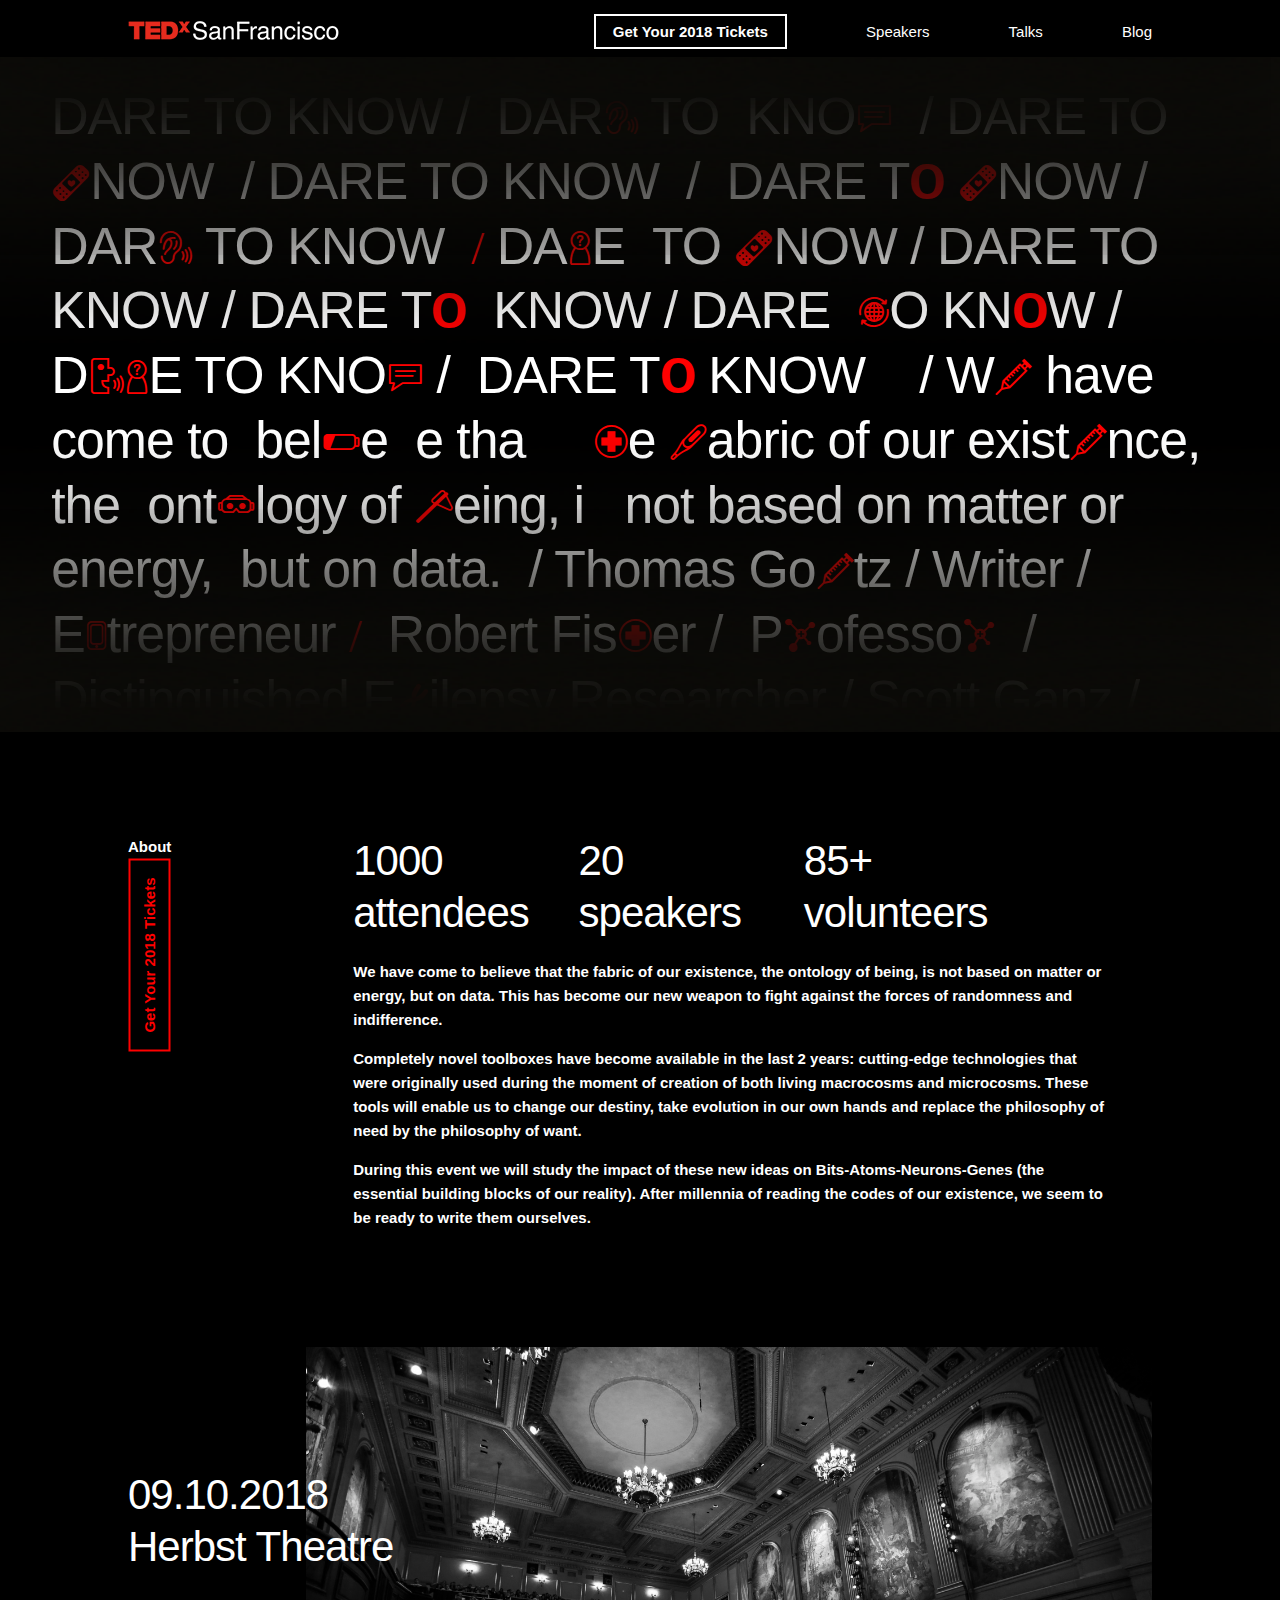
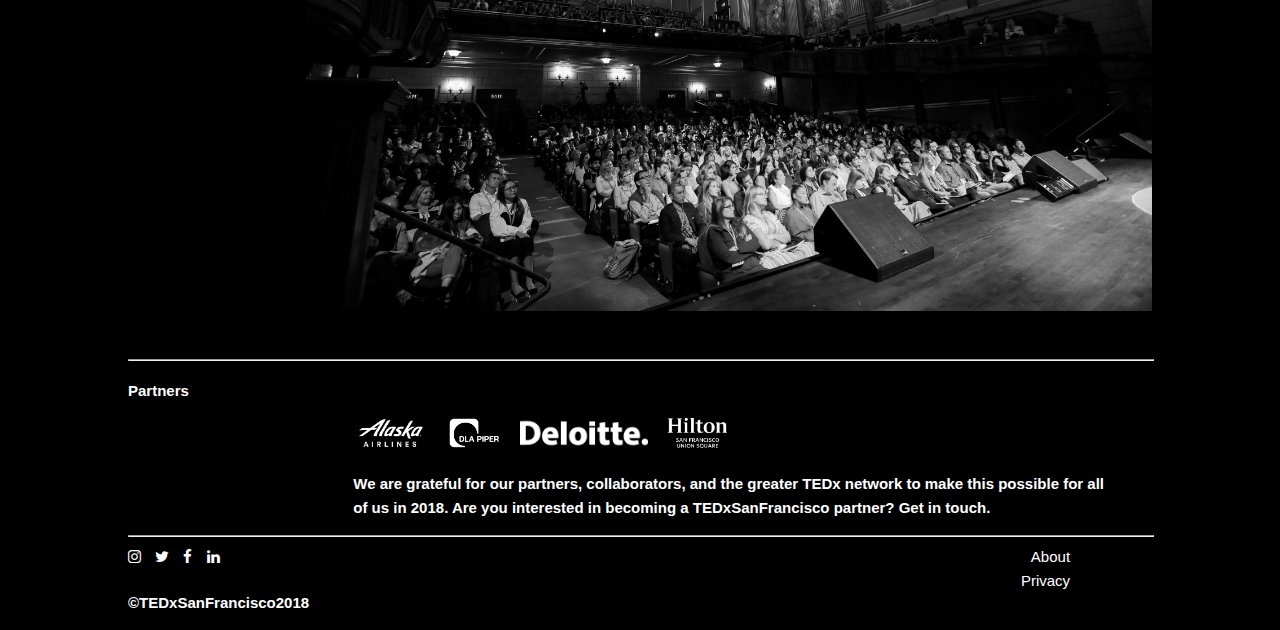
==== commit 330f75e5: "Optimizations for mobile homepage" ====
--- a/index.html
+++ b/index.html
@@ -46,7 +46,7 @@
         <div style="float: right; margin-top: 1%" class="notMobile">
             <a target="_blank" href="https://www.eventbrite.com/e/tedxsanfrancisco-tickets-47002041371" class="ticketswhite" style="text-decoration: none;">Get Your 2018 Tickets</a>
             <a href="speakers.html" style="text-decoration: none; padding-left:5em">Speakers</a>
-            <a target="_blank" href="https://www.youtube.com/channel/UCsnCSgmbPFLQumrkfNBY06Q" style="text-decoration: none; padding-left:5em">Archive</a>
+            <a target="_blank" href="https://www.youtube.com/channel/UCsnCSgmbPFLQumrkfNBY06Q" style="text-decoration: none; padding-left:5em">Talks</a>
             <a target="_blank" href="https://medium.com/@TEDxSanFrancisco" style="text-decoration: none; padding-left:5em">Blog</a>
         </div>
 
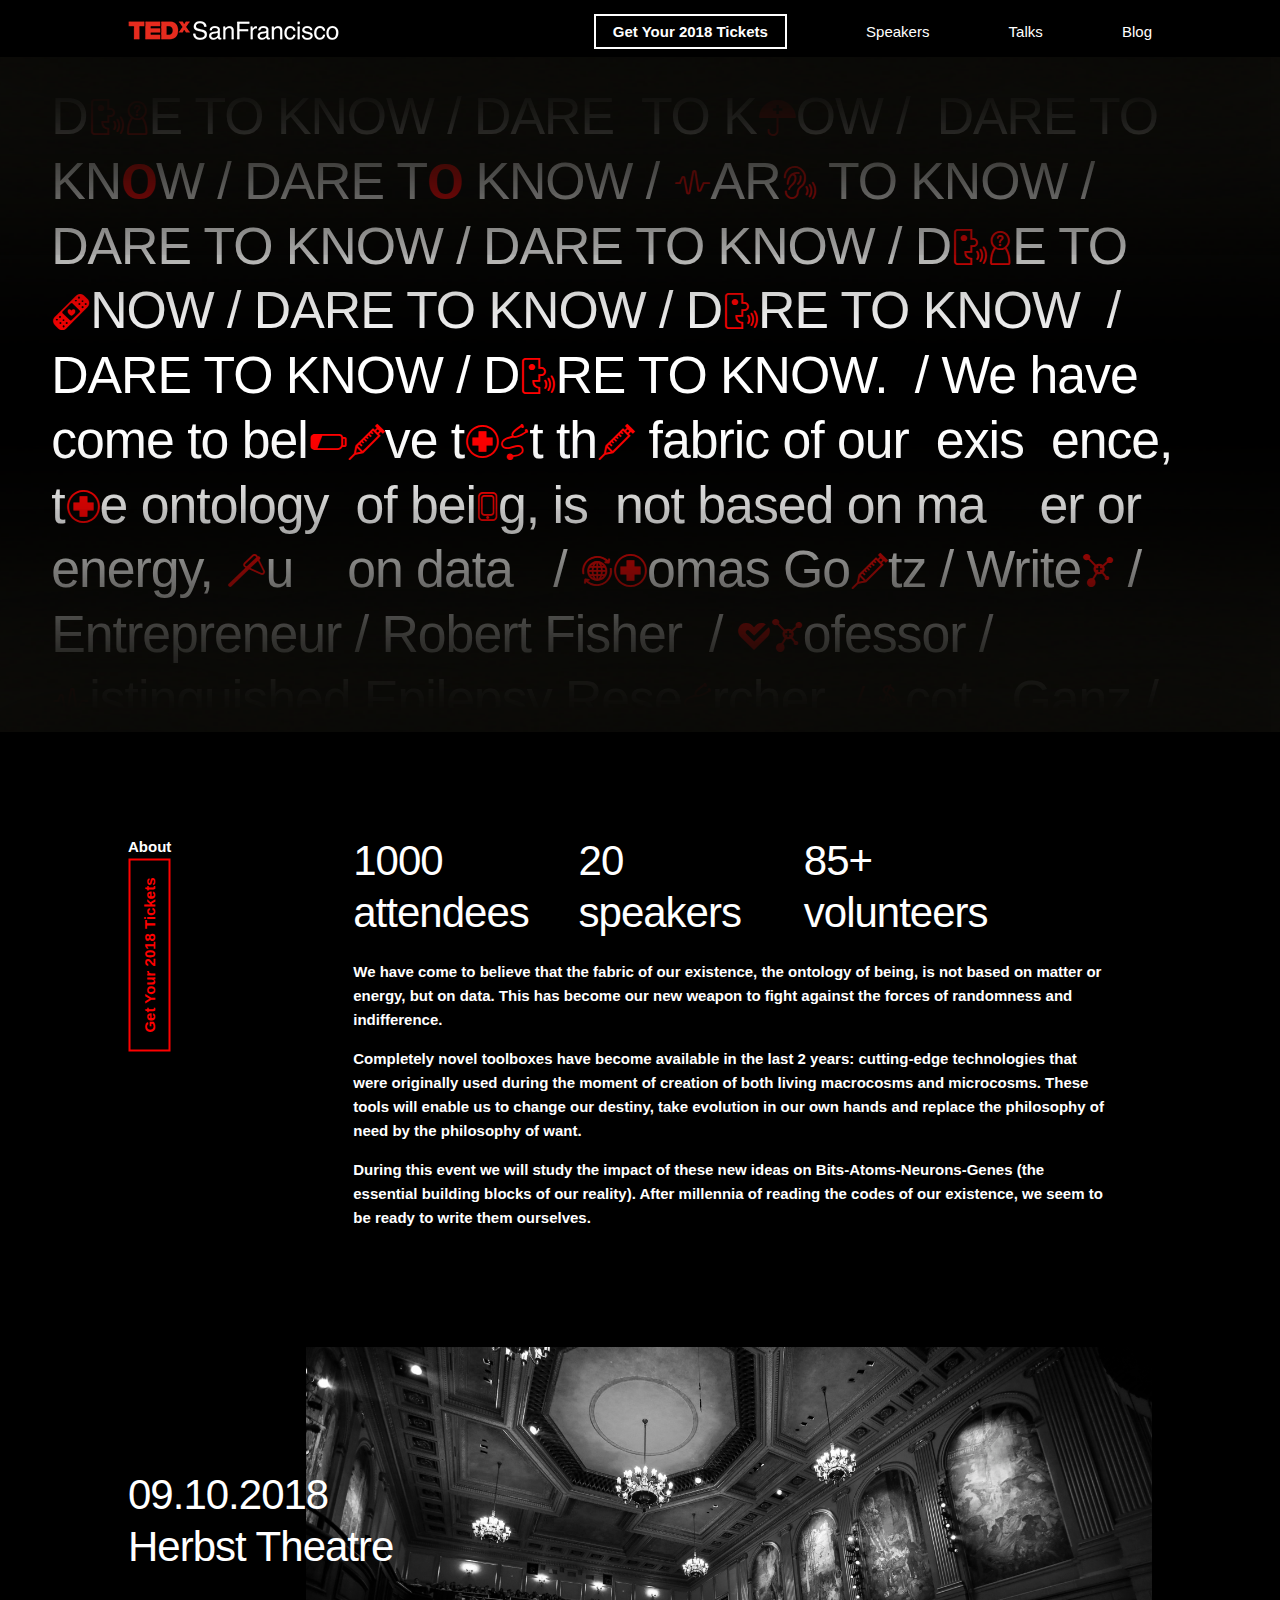
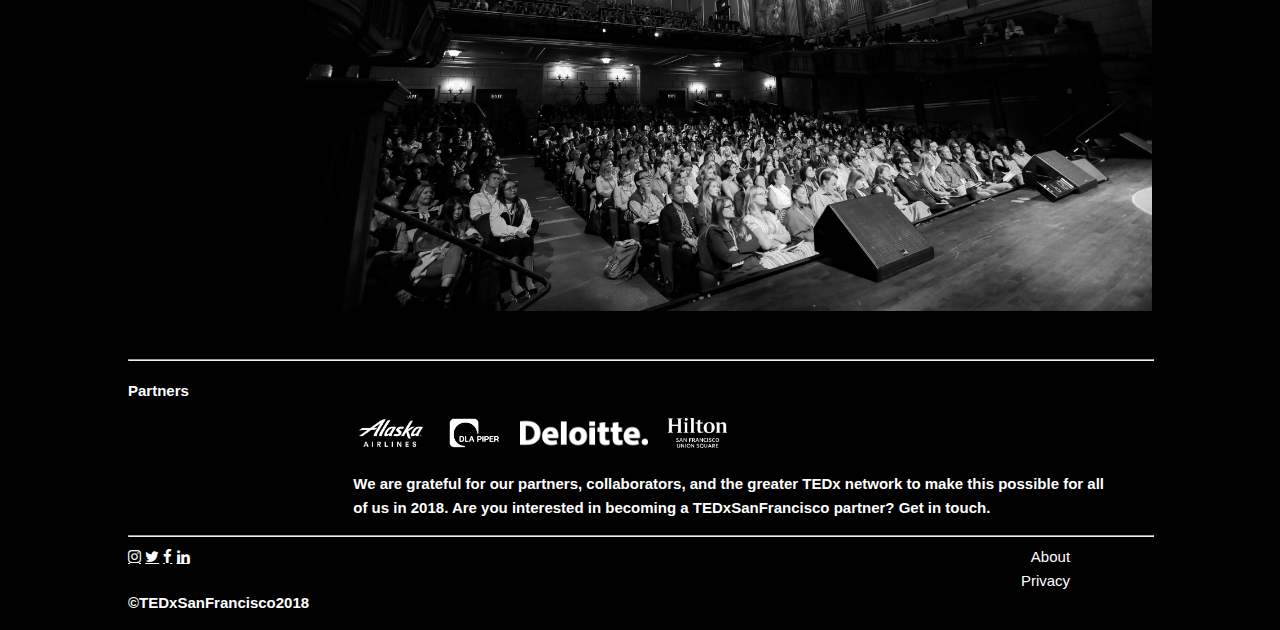
==== commit 025b1cb6: "Merge pull request #12 from bjornmeansbear/aashna/archiveRename" ====
--- a/index.html
+++ b/index.html
@@ -41,9 +41,8 @@
       <div style="margin-top: 1%">
 
         <a href="https://www.tedxsanfrancisco.com" style="text-decoration: none;"><img src="./assets/logos/TedXsf.png" class="u-pull-left"></a>
-        <!-- mobile nav menu-->
-        <span style="font-size:30px;cursor:pointer;float: right;" class="mobile" onclick="openHamburger()">&#9776; </span>
-        <div style="float: right; margin-top: 1%" class="notMobile">
+
+        <div style="float: right; margin-top: 1%">
             <a target="_blank" href="https://www.eventbrite.com/e/tedxsanfrancisco-tickets-47002041371" class="ticketswhite" style="text-decoration: none;">Get Your 2018 Tickets</a>
             <a href="speakers.html" style="text-decoration: none; padding-left:5em">Speakers</a>
             <a target="_blank" href="https://www.youtube.com/channel/UCsnCSgmbPFLQumrkfNBY06Q" style="text-decoration: none; padding-left:5em">Talks</a>
@@ -54,23 +53,8 @@
 
     </header>
 
-    <!-- hamburger menu-->
-    <div id="hamburgermenu" class="hamburger mobile">
-      <div class="header">
-        <a href="https://www.tedxsanfrancisco.com"><img src="./assets/logos/TedXsf.png" class="u-pull-left logo"></a>
-        <a href="javascript:void(0)" class="closebtn" onclick="closeNav()">&times;</a>
-      </div>
-        <div class="menuItemContainer">
-        <a href="index.html"><h1>Home</h1></a>
-        <a href="speakers.html"><h1>Speakers</h1></a>
-        <a target="_blank" href="https://www.youtube.com/channel/UCsnCSgmbPFLQumrkfNBY06Q"><h1>Talks</h1></a>
-        <a target="_blank" href="https://medium.com/@TEDxSanFrancisco"><h1>Blog</h1></a>
-      </div>
-      <a target="_blank" href="https://www.eventbrite.com/e/tedxsanfrancisco-tickets-47002041371" class="ticketswhite" style="text-decoration: none; align-self: flex-start">Get Your 2018 Tickets</a>
-    </div>
-
     <!-- why isn't this working like: https://codepen.io/bjornmeansbear/pen/jpeajg?editors=1000 -->
-    <div class="gradient-wrapper" id="gradient">
+    <div class="gradient-wrapper">
 
       <div class="gradient"></div>
 
@@ -88,26 +72,14 @@
 
       <div class="row">
 
-        <div class="three columns notMobile" style="margin-top:10%">
+        <div class="three columns" style="margin-top:10%">
           <p>About</p>
           <a href="https://www.eventbrite.com/e/tedxsanfrancisco-tickets-47002041371" style="text-decoration: none;"><div class="ticketsred">Get Your 2018 Tickets</div></a>
         </div>
 
-        <div class="mobile" style="margin-top:10%;  ">
-          <a target="_blank" href="https://www.eventbrite.com/e/tedxsanfrancisco-tickets-47002041371" class="ticketswhite" style="text-decoration: none; align-self: center">Get Your 2018 Tickets</a>
-        </div>
-
-        <div class="notMobile">
-            <div class="three columns" style="margin-top:10%"><h2>1000 <br>attendees</h2></div>
-            <div class="three columns" style="margin-top:10%"><h2>20 <br>speakers</h2></div>
-            <div class="three columns" style="margin-top:10%"><h2>85+ <br>volunteers</h2></div>
-      </div>
-
-      <div class="mobile  eventContainer">
-      <div class="eventMember" style="margin-top:10%; margin-bottom: 10%"><span class="eventMemberCount">1000</span><span class="eventMemberDescription">attendees</span></div>
-      <div class="  eventMember" style="margin-top:10%; margin-bottom: 10%"><span class="eventMemberCount">20</span><span class="eventMemberDescription">speakers</span></div>
-      <div class="eventMember" style="margin-top:10%; margin-bottom: 10%"><span class="eventMemberCount">85+</span><span class="eventMemberDescription">volunteers</span></div>
-    </div>
+        <div class="three columns" style="margin-top:10%"><h2>1000 <br>attendees</h2></div>
+        <div class="three columns" style="margin-top:10%"><h2>20 <br>speakers</h2></div>
+        <div class="three columns" style="margin-top:10%"><h2>85+ <br>volunteers</h2></div>
 
         <div class="offset-by-three columns nine columns">
 
@@ -120,28 +92,25 @@
           </p>
 
           <p>
-             During this event we will study the impact of these new ideas on Bits-Atoms-Neurons-Genes (the essential building blocks
-            of our reality). After millennia of reading the codes of our existence, we seem to be ready to write them ourselves.
-            </p>
-
-            <!-- empty space for mobile-->
-            <div width=100%" class="mobile" style="height: 30px; "></div>
+            During this event we will study the impact of these new ideas on Bits-Atoms-Neurons-Genes (the essential building blocks of our reality). After millennia of reading the codes of our existence, we seem to be ready to write them ourselves.
+          </p>
 
         </div>
 
-     
         <div class="two column" style="margin-top:0; position:relative; height:0;">
-          <h2 class="herbert">
+
+          <h2 class="herbert" style="position: absolute;top: 224px;width: 300px;">
             09.10.2018
             Herbst Theatre
           </h2>
+
         </div>
 
         <div class="ten columns" style="margin-top:10%; margin-bottom:4%; float:right; text-align:right;">
           <img style="max-width:100%" src="./assets/imgs/herbst_theatre.jpg">
         </div>
 
-        <hr width="100%" class="notMobile" align="center">
+        <hr width="100%" align="center">
 
         <div class="three columns" style="margin-top:1%">
           <p>Partners</p>
@@ -177,18 +146,16 @@
 
         </div>
 
-        <hr width="100%" align="center" class="notMobile">
+        <hr width="100%" align="center">
 
         <div class="four columns">
-          <div class="social-media">
-          <a target="_blank"href="https://www.instagram.com/tedxsanfrancisco/" style="text-decoration: none; margin-right: 10px" class="fa fa-instagram"></a>
-          <a  target="_blank" href="https://twitter.com/TEDxSFbay" style="text-decoration: none; margin-right: 10px" class="fa fa-twitter"></a>
-          <a target="_blank" href="https://www.facebook.com/TEDxSF/" style="text-decoration: none; margin-right: 10px" class="fa fa-facebook"></a>
-          <a target="_blank" href="https://www.linkedin.com/m/login/" style="text-decoration: none; margin-right: 10px" class="fa fa-linkedin"></a>
+          <a href="https://www.instagram.com/tedxsanfrancisco/" class="fa fa-instagram"></a>
+          <a href="https://twitter.com/TEDxSFbay" class="fa fa-twitter"></a>
+          <a href="https://www.facebook.com/TEDxSF/" class="fa fa-facebook"></a>
+          <a href="https://www.linkedin.com/m/login/" class="fa fa-linkedin"></a>
+          <p style="margin-top:7%">©TEDxSanFrancisco2018</p>
         </div>
-          <p style="margin-top:7%">©TEDxSanFrancisco2018</p>
-        </div>       
-        
+
         <div class="six columns">
           <p></p>
         </div>
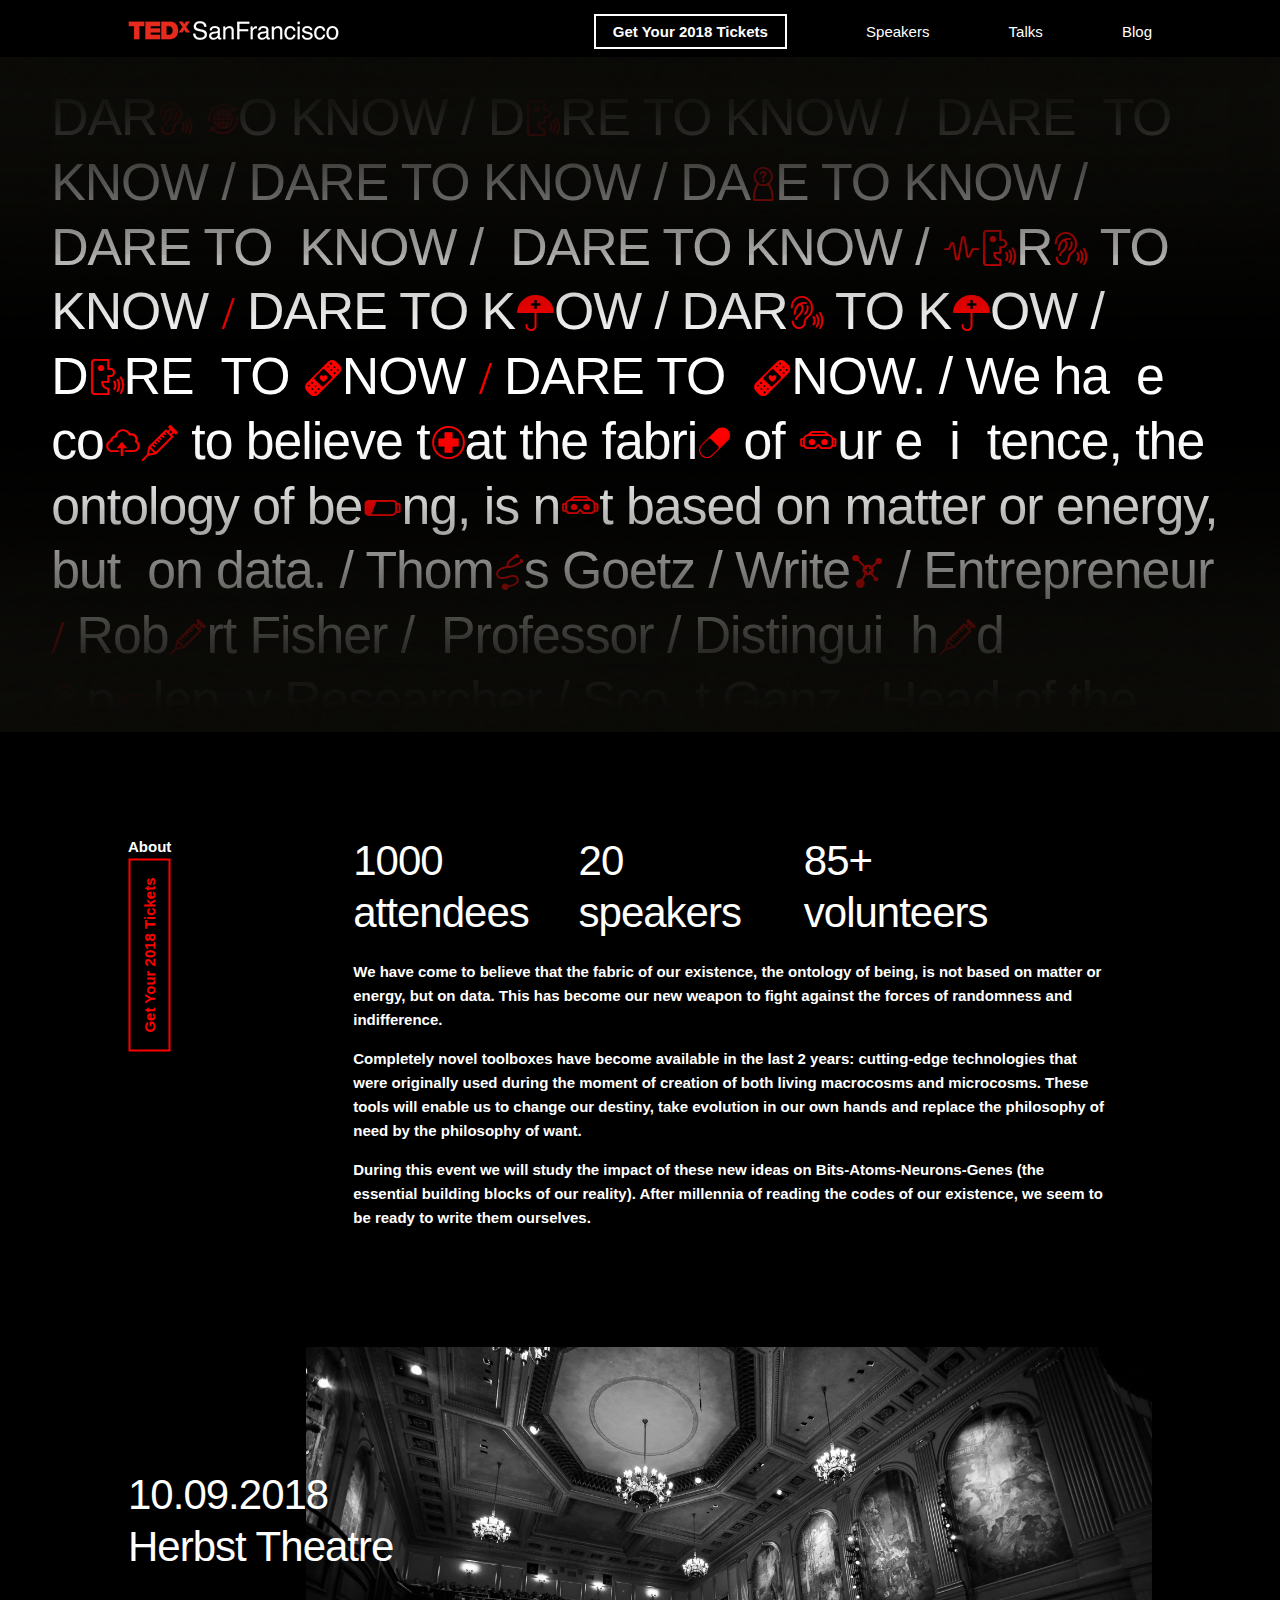
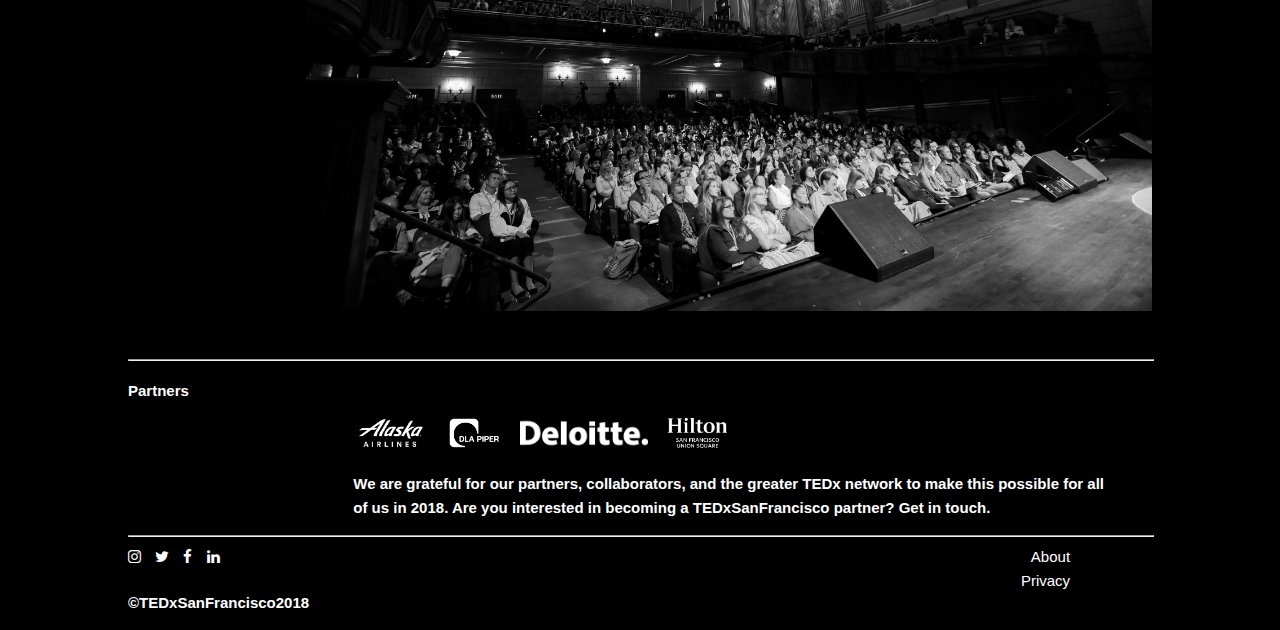
==== commit cae2239f: "Update index.html" ====
--- a/index.html
+++ b/index.html
@@ -41,8 +41,9 @@
       <div style="margin-top: 1%">
 
         <a href="https://www.tedxsanfrancisco.com" style="text-decoration: none;"><img src="./assets/logos/TedXsf.png" class="u-pull-left"></a>
-
-        <div style="float: right; margin-top: 1%">
+        <!-- mobile nav menu-->
+        <span style="font-size:30px;cursor:pointer;float: right;" class="mobile" onclick="openHamburger()">&#9776; </span>
+        <div style="float: right; margin-top: 1%" class="notMobile">
             <a target="_blank" href="https://www.eventbrite.com/e/tedxsanfrancisco-tickets-47002041371" class="ticketswhite" style="text-decoration: none;">Get Your 2018 Tickets</a>
             <a href="speakers.html" style="text-decoration: none; padding-left:5em">Speakers</a>
             <a target="_blank" href="https://www.youtube.com/channel/UCsnCSgmbPFLQumrkfNBY06Q" style="text-decoration: none; padding-left:5em">Talks</a>
@@ -53,8 +54,23 @@
 
     </header>
 
+    <!-- hamburger menu-->
+    <div id="hamburgermenu" class="hamburger mobile">
+      <div class="header">
+        <a href="https://www.tedxsanfrancisco.com"><img src="./assets/logos/TedXsf.png" class="u-pull-left logo"></a>
+        <a href="javascript:void(0)" class="closebtn" onclick="closeNav()">&times;</a>
+      </div>
+        <div class="menuItemContainer">
+        <a href="index.html"><h1>Home</h1></a>
+        <a href="speakers.html"><h1>Speakers</h1></a>
+        <a target="_blank" href="https://www.youtube.com/channel/UCsnCSgmbPFLQumrkfNBY06Q"><h1>Talks</h1></a>
+        <a target="_blank" href="https://medium.com/@TEDxSanFrancisco"><h1>Blog</h1></a>
+      </div>
+      <a target="_blank" href="https://www.eventbrite.com/e/tedxsanfrancisco-tickets-47002041371" class="ticketswhite" style="text-decoration: none; align-self: flex-start">Get Your 2018 Tickets</a>
+    </div>
+
     <!-- why isn't this working like: https://codepen.io/bjornmeansbear/pen/jpeajg?editors=1000 -->
-    <div class="gradient-wrapper">
+    <div class="gradient-wrapper" id="gradient">
 
       <div class="gradient"></div>
 
@@ -72,14 +88,26 @@
 
       <div class="row">
 
-        <div class="three columns" style="margin-top:10%">
+        <div class="three columns notMobile" style="margin-top:10%">
           <p>About</p>
           <a href="https://www.eventbrite.com/e/tedxsanfrancisco-tickets-47002041371" style="text-decoration: none;"><div class="ticketsred">Get Your 2018 Tickets</div></a>
         </div>
 
-        <div class="three columns" style="margin-top:10%"><h2>1000 <br>attendees</h2></div>
-        <div class="three columns" style="margin-top:10%"><h2>20 <br>speakers</h2></div>
-        <div class="three columns" style="margin-top:10%"><h2>85+ <br>volunteers</h2></div>
+        <div class="mobile" style="margin-top:10%;  ">
+          <a target="_blank" href="https://www.eventbrite.com/e/tedxsanfrancisco-tickets-47002041371" class="ticketswhite" style="text-decoration: none; align-self: center">Get Your 2018 Tickets</a>
+        </div>
+
+        <div class="notMobile">
+            <div class="three columns" style="margin-top:10%"><h2>1000 <br>attendees</h2></div>
+            <div class="three columns" style="margin-top:10%"><h2>20 <br>speakers</h2></div>
+            <div class="three columns" style="margin-top:10%"><h2>85+ <br>volunteers</h2></div>
+      </div>
+
+      <div class="mobile  eventContainer">
+      <div class="eventMember" style="margin-top:10%; margin-bottom: 10%"><span class="eventMemberCount">1000</span><span class="eventMemberDescription">attendees</span></div>
+      <div class="  eventMember" style="margin-top:10%; margin-bottom: 10%"><span class="eventMemberCount">20</span><span class="eventMemberDescription">speakers</span></div>
+      <div class="eventMember" style="margin-top:10%; margin-bottom: 10%"><span class="eventMemberCount">85+</span><span class="eventMemberDescription">volunteers</span></div>
+    </div>
 
         <div class="offset-by-three columns nine columns">
 
@@ -92,25 +120,28 @@
           </p>
 
           <p>
-            During this event we will study the impact of these new ideas on Bits-Atoms-Neurons-Genes (the essential building blocks of our reality). After millennia of reading the codes of our existence, we seem to be ready to write them ourselves.
-          </p>
-
-        </div>
-
+             During this event we will study the impact of these new ideas on Bits-Atoms-Neurons-Genes (the essential building blocks
+            of our reality). After millennia of reading the codes of our existence, we seem to be ready to write them ourselves.
+            </p>
+
+            <!-- empty space for mobile-->
+            <div width=100%" class="mobile" style="height: 30px; "></div>
+
+        </div>
+
+     
         <div class="two column" style="margin-top:0; position:relative; height:0;">
-
-          <h2 class="herbert" style="position: absolute;top: 224px;width: 300px;">
-            09.10.2018
+          <h2 class="herbert">
+            10.09.2018
             Herbst Theatre
           </h2>
-
         </div>
 
         <div class="ten columns" style="margin-top:10%; margin-bottom:4%; float:right; text-align:right;">
           <img style="max-width:100%" src="./assets/imgs/herbst_theatre.jpg">
         </div>
 
-        <hr width="100%" align="center">
+        <hr width="100%" class="notMobile" align="center">
 
         <div class="three columns" style="margin-top:1%">
           <p>Partners</p>
@@ -146,16 +177,18 @@
 
         </div>
 
-        <hr width="100%" align="center">
+        <hr width="100%" align="center" class="notMobile">
 
         <div class="four columns">
-          <a href="https://www.instagram.com/tedxsanfrancisco/" class="fa fa-instagram"></a>
-          <a href="https://twitter.com/TEDxSFbay" class="fa fa-twitter"></a>
-          <a href="https://www.facebook.com/TEDxSF/" class="fa fa-facebook"></a>
-          <a href="https://www.linkedin.com/m/login/" class="fa fa-linkedin"></a>
+          <div class="social-media">
+          <a target="_blank"href="https://www.instagram.com/tedxsanfrancisco/" style="text-decoration: none; margin-right: 10px" class="fa fa-instagram"></a>
+          <a  target="_blank" href="https://twitter.com/TEDxSFbay" style="text-decoration: none; margin-right: 10px" class="fa fa-twitter"></a>
+          <a target="_blank" href="https://www.facebook.com/TEDxSF/" style="text-decoration: none; margin-right: 10px" class="fa fa-facebook"></a>
+          <a target="_blank" href="https://www.linkedin.com/m/login/" style="text-decoration: none; margin-right: 10px" class="fa fa-linkedin"></a>
+        </div>
           <p style="margin-top:7%">©TEDxSanFrancisco2018</p>
-        </div>
-
+        </div>       
+        
         <div class="six columns">
           <p></p>
         </div>
--- a/css/skeleton.css
+++ b/css/skeleton.css
@@ -163,6 +163,11 @@
     margin-top: 0;
     font-weight: bold;
   }
+}
+
+@media(max-width: 480px) {
+  h2 { font-size: 3.1rem; }
+
 }
 a {
     color: white;
